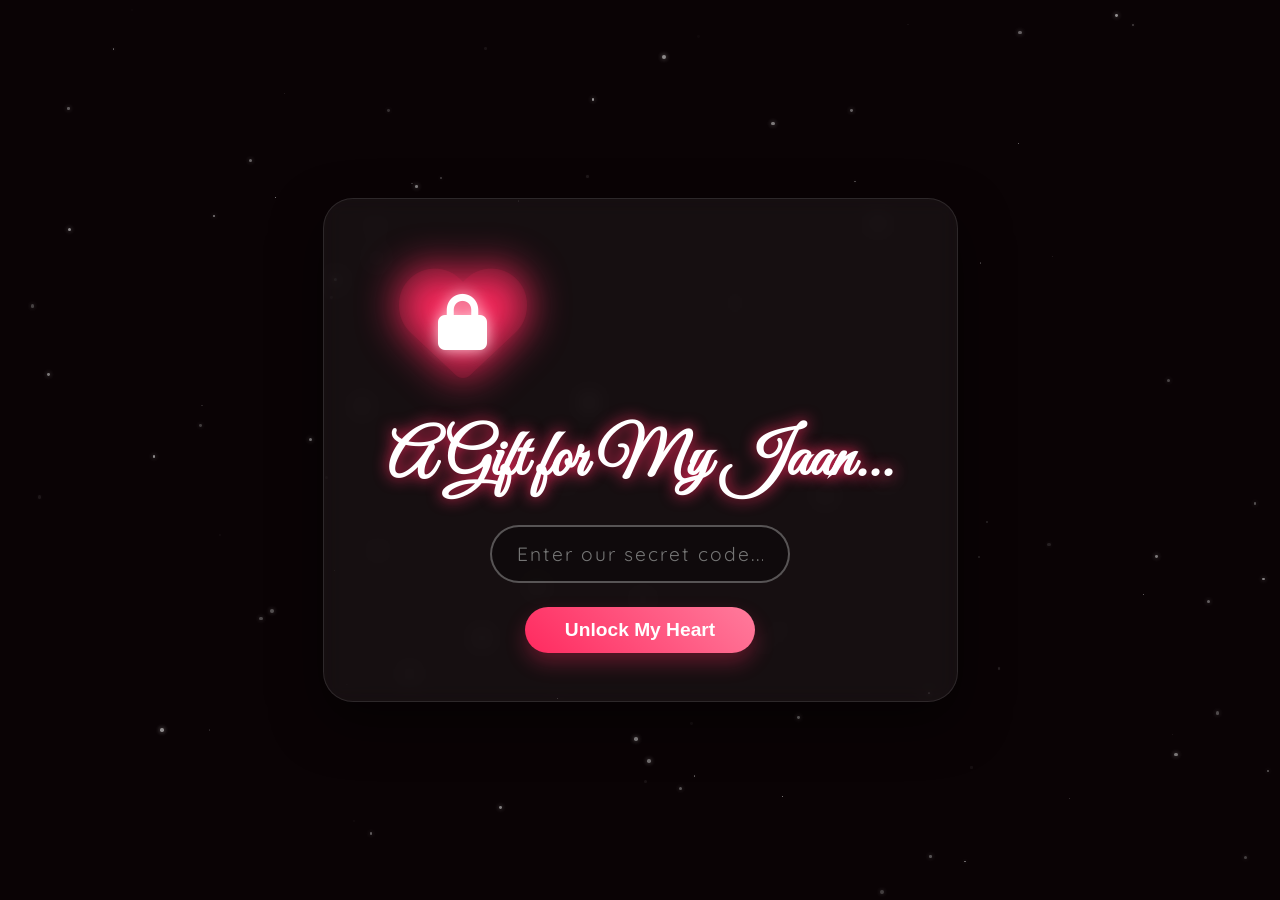
==== index.html @ 8c5475bf "Rename index1.html to index.html" ====
<!DOCTYPE html>
<html lang="en">
<head>
<meta charset="UTF-8">
<meta name="viewport" content="width=device-width, initial-scale=1.0">
<title>For Jaan 😇, My Love, My Wifey..</title>
<link href="https://fonts.googleapis.com/css2?family=Cormorant+Garamond:ital,wght@0,300;0,400;0,500;1,400;1,600&family=Great+Vibes&family=Quicksand:wght@300;400;500;600&display=swap" rel="stylesheet">
<link href="https://unpkg.com/aos@2.3.1/dist/aos.css" rel="stylesheet">
<link rel="stylesheet" href="https://cdnjs.cloudflare.com/ajax/libs/font-awesome/6.4.0/css/all.min.css">

<style>
  :root {
    --blush: #f8c2d1;
    --cream: #fffcf9;
    --soft-brown: #b57a60;
    --beige: #fef6f0;
    --peach: #ffdab9;
    --rose-gold: #e8a598;
    --text-dark: #4a332d;
    --text-light: #8c6b61;
    --primary-red: #d63031;
    --gold: #d4af37;
    --neon-pink: #ff2a5f;
    
    --glass-bg: rgba(255, 255, 255, 0.4);
    --glass-blur: blur(20px);
    --glass-border: rgba(255, 255, 255, 0.6);
    --glass-shadow: 0 10px 40px rgba(255, 182, 193, 0.4);
  }

  * { margin: 0; padding: 0; box-sizing: border-box; }

  /* Night sky background for login */
  body {
    background: #0a0305;
    background-image: radial-gradient(circle at center, #2c0e1a 0%, #0a0305 100%);
    color: #fff;
    font-family: 'Quicksand', sans-serif;
    overflow-x: hidden;
    scroll-behavior: smooth;
    transition: background 2.5s ease;
  }

  /* Bright romantic background after login */
  body.unboxed {
    background: linear-gradient(-45deg, #fff5f7, #ffe4eb, #fef6f0, #f8c2d1);
    background-size: 400% 400%;
    animation: gradientBG 15s ease infinite;
    color: var(--text-dark);
  }

  @keyframes gradientBG {
    0% { background-position: 0% 50%; }
    50% { background-position: 100% 50%; }
    100% { background-position: 0% 50%; }
  }

  ::-webkit-scrollbar { width: 8px; }
  ::-webkit-scrollbar-track { background: rgba(255,255,255,0.2); }
  ::-webkit-scrollbar-thumb { background: var(--rose-gold); border-radius: 10px; }

  /* =========================================
     LOGIN SCREEN (GLOWING LOCK)
  ========================================= */
  #auth-overlay {
    position: fixed;
    inset: 0;
    z-index: 99999;
    display: flex;
    flex-direction: column;
    justify-content: center;
    align-items: center;
    transition: all 1.5s ease;
  }

  .stars-bg {
    position: absolute;
    inset: 0;
    z-index: -1;
    background: transparent;
    opacity: 0.6;
  }

  .heart-lock-container {
    position: relative;
    width: 150px;
    height: 150px;
    display: flex;
    justify-content: center;
    align-items: center;
    margin-bottom: 1.5rem;
    animation: floatLock 4s ease-in-out infinite;
  }

  @keyframes floatLock {
    0%, 100% { transform: translateY(0); }
    50% { transform: translateY(-15px); }
  }

  .glowing-heart {
    font-size: 8rem;
    color: rgba(255, 42, 95, 0.15);
    position: absolute;
    text-shadow: 0 0 40px var(--neon-pink);
    animation: pulseHeart 2s infinite;
  }

  @keyframes pulseHeart {
    0%, 100% { transform: scale(1); opacity: 0.8; }
    50% { transform: scale(1.1); opacity: 1; text-shadow: 0 0 60px var(--neon-pink); }
  }

  .the-lock {
    font-size: 3.5rem;
    color: #fff;
    z-index: 2;
    text-shadow: 0 0 15px rgba(255,255,255,0.8);
    transition: all 0.5s ease;
  }

  .pass-container {
    text-align: center;
    z-index: 2;
    background: rgba(255, 255, 255, 0.05);
    backdrop-filter: blur(10px);
    -webkit-backdrop-filter: blur(10px);
    padding: 3rem 4rem;
    border-radius: 30px;
    border: 1px solid rgba(255, 255, 255, 0.1);
    box-shadow: 0 20px 50px rgba(0,0,0,0.5);
    transition: transform 0.5s, opacity 0.5s;
  }

  .pass-container h1 {
    font-family: 'Great Vibes', cursive;
    font-size: 4rem;
    color: #fff;
    margin-bottom: 1.5rem;
    text-shadow: 0 0 15px var(--neon-pink);
  }

  .pass-container input {
    background: rgba(0, 0, 0, 0.3);
    border: 2px solid rgba(255,255,255,0.3);
    color: white;
    font-size: 1.2rem;
    padding: 15px 25px;
    border-radius: 50px;
    text-align: center;
    outline: none;
    font-family: 'Quicksand', sans-serif;
    width: 300px;
    margin-bottom: 1.5rem;
    transition: 0.3s;
    letter-spacing: 2px;
  }

  .pass-container input:focus {
    border-color: var(--neon-pink);
    box-shadow: 0 0 15px rgba(255, 42, 95, 0.4);
  }

  .pass-container button {
    background: linear-gradient(45deg, #ff2a5f, #ff7b9c);
    color: #fff;
    border: none;
    padding: 12px 40px;
    border-radius: 50px;
    font-size: 1.2rem;
    font-weight: bold;
    cursor: pointer;
    transition: 0.3s;
    box-shadow: 0 10px 20px rgba(255, 42, 95, 0.3);
  }

  .pass-container button:hover {
    transform: scale(1.05);
    box-shadow: 0 15px 25px rgba(255, 42, 95, 0.5);
  }

  .shake-anim {
    animation: shakeBox 0.5s ease;
  }

  @keyframes shakeBox {
    0%, 100% { transform: translateX(0); }
    25% { transform: translateX(-10px); }
    75% { transform: translateX(10px); }
  }

  /* =========================================
     MAIN CONTENT
  ========================================= */
  #heart-canvas { position: fixed; inset: 0; z-index: 0; pointer-events: none; }
  
  main { display: none; position: relative; z-index: 5; opacity: 0; transition: opacity 2s ease; }
  .unboxed main { display: block; opacity: 1; }
  
  section { padding: 8rem 2rem; position: relative; max-width: 1200px; margin: 0 auto; }
  
  .section-title {
    font-family: 'Great Vibes', cursive; font-size: 5.5rem; color: var(--primary-red);
    text-align: center; margin-bottom: 1rem; text-shadow: 0 5px 15px rgba(255, 182, 193, 0.8);
  }
  .section-subtitle {
    text-align: center; font-family: 'Cormorant Garamond', serif; color: var(--text-dark);
    font-size: 1.5rem; font-style: italic; margin-bottom: 4rem; font-weight: 600;
  }

  #hero { height: 100vh; display: flex; flex-direction: column; align-items: center; justify-content: center; text-align: center; }
  .hero-img-container { position: relative; margin-bottom: 2.5rem; }
  .hero-img-container::after {
    content: ''; position: absolute; inset: -20px; border-radius: 50%;
    border: 3px dashed var(--rose-gold); animation: spin 15s linear infinite;
  }
  .hero-img { 
    width: 250px; height: 250px; border-radius: 50%; object-fit: cover; 
    border: 8px solid #fff; box-shadow: 0 20px 50px rgba(255, 42, 95, 0.3); 
    animation: floatHero 6s ease-in-out infinite; position: relative; z-index: 2;
  }
  @keyframes floatHero { 0%, 100% { transform: translateY(0); } 50% { transform: translateY(-20px); } }
  @keyframes spin { 100% { transform: rotate(360deg); } }
  
  .hero-title { font-family: 'Great Vibes', cursive; font-size: clamp(4.5rem, 10vw, 8rem); color: var(--primary-red); text-shadow: 0 5px 15px rgba(255, 255, 255, 1); }
  .hero-subtitle { letter-spacing: 8px; color: var(--text-dark); font-weight: 600; text-transform: uppercase; margin-top: 20px; font-size: 1rem; background: rgba(255,255,255,0.6); padding: 10px 30px; border-radius: 50px; backdrop-filter: blur(5px); }

  .glass-card {
    background: var(--glass-bg); backdrop-filter: var(--glass-blur); -webkit-backdrop-filter: var(--glass-blur);
    border: 1px solid var(--glass-border); border-radius: 40px; padding: 6rem 4rem;
    box-shadow: var(--glass-shadow); color: var(--text-dark); transition: 0.5s;
  }
  .glass-card:hover { transform: translateY(-10px); }

  .gallery-grid { display: columns; column-count: 3; column-gap: 3rem; max-width: 1200px; margin: 0 auto; padding: 2rem 0; }
  @media (max-width: 900px) { .gallery-grid { column-count: 2; } }
  @media (max-width: 600px) { .gallery-grid { column-count: 1; } }
  .gallery-item {
    margin-bottom: 3.5rem; break-inside: avoid; background: #fff; padding: 15px 15px 30px 15px; 
    border-radius: 10px; box-shadow: 0 20px 40px rgba(0,0,0,0.1); transition: 0.5s; cursor: pointer; position: relative;
  }
  .gallery-item::before {
    content: ''; position: absolute; top: -10px; left: 50%; transform: translateX(-50%) rotate(-2deg);
    width: 60px; height: 20px; background: rgba(255,255,255,0.8); box-shadow: 0 1px 3px rgba(0,0,0,0.1); z-index: 2;
  }
  .gallery-item:nth-child(odd) { transform: rotate(-3deg); }
  .gallery-item:nth-child(even) { transform: rotate(2deg); }
  .gallery-item:nth-child(3n) { transform: rotate(-1deg); }
  .gallery-item:hover { transform: rotate(0deg) scale(1.05) translateY(-10px); box-shadow: 0 30px 60px rgba(255, 42, 95, 0.3); z-index: 10; }
  .gallery-item img { width: 100%; border-radius: 5px; filter: brightness(0.95); transition: 0.5s; }
  .gallery-item:hover img { filter: brightness(1.05); }
  .polaroid-caption { font-family: 'Great Vibes', cursive; font-size: 2.2rem; text-align: center; padding-top: 20px; color: var(--primary-red); }

  .timeline { max-width: 900px; margin: 0 auto; position: relative; }
  .timeline::before { content: ''; position: absolute; left: 50%; width: 4px; height: 100%; background: linear-gradient(to bottom, transparent, var(--neon-pink), transparent); transform: translateX(-50%); border-radius: 50px; }
  .timeline-item { width: 100%; margin-bottom: 7rem; position: relative; display: flex; justify-content: space-between; align-items: center; }
  .timeline-item:nth-child(even) { flex-direction: row-reverse; }
  .timeline-content {
    width: 43%; background: var(--glass-bg); backdrop-filter: blur(20px); -webkit-backdrop-filter: blur(20px);
    padding: 2.5rem; border-radius: 30px; border: 2px solid rgba(255,255,255,0.7); box-shadow: var(--glass-shadow); transition: 0.5s; color: var(--text-dark);
  }
  .timeline-content:hover { transform: translateY(-10px); box-shadow: 0 25px 50px rgba(255, 42, 95, 0.2); }
  .timeline-content img { width: 100%; border-radius: 20px; margin-bottom: 1.5rem; box-shadow: 0 15px 30px rgba(0,0,0,0.1); }
  .timeline-dot { 
    position: absolute; left: 50%; transform: translateX(-50%); width: 30px; height: 30px; background: var(--neon-pink); 
    border: 6px solid #fff; border-radius: 50%; z-index: 2; box-shadow: 0 0 20px var(--neon-pink);
  }

  .notes-container { display: flex; flex-wrap: wrap; justify-content: center; gap: 3.5rem; }
  .note-card {
    background: linear-gradient(135deg, rgba(255,255,255,0.9), rgba(255,255,255,0.6)); backdrop-filter: blur(20px);
    border: 2px solid #fff; border-radius: 30px; padding: 4rem 3rem; width: 340px; text-align: center;
    box-shadow: 0 15px 35px rgba(0,0,0,0.1); cursor: pointer; transition: 0.5s; overflow: hidden;
  }
  .note-card:hover { transform: translateY(-15px); box-shadow: 0 30px 60px rgba(255, 42, 95, 0.2); }
  .note-icon { font-size: 4rem; color: var(--primary-red); margin-bottom: 1.5rem; transition: 0.5s;}
  .note-card:hover .note-icon { transform: scale(1.2); }
  .note-hint { font-size: 1.2rem; letter-spacing: 4px; text-transform: uppercase; color: var(--text-dark); font-weight: bold; }
  .note-text { font-family: 'Cormorant Garamond', serif; font-size: 1.6rem; font-style: italic; line-height: 1.6; display: none; color: var(--text-dark); font-weight: bold; }
  .note-card.active .note-text { display: block; animation: smoothFade 0.8s ease; }
  .note-card.active .note-hint, .note-card.active .note-icon { display: none; }
  @keyframes smoothFade { from { opacity: 0; transform: translateY(10px); } to { opacity: 1; transform: translateY(0); } }

  #final { text-align: center; padding: 10rem 2rem; }
  .final-images { display: flex; justify-content: center; align-items: center; gap: -40px; margin-bottom: 4rem; }
  .final-images img { 
    width: 160px; height: 160px; border-radius: 50%; object-fit: cover; border: 8px solid #fff; 
    box-shadow: 0 20px 40px rgba(255, 42, 95, 0.3); margin: 0 -20px; transition: 0.5s;
  }
  .final-images img:nth-child(2) { z-index: 2; width: 220px; height: 220px; transform: translateY(-20px); border-color: var(--neon-pink); }
  .final-images:hover img:nth-child(1) { transform: translateX(-30px) rotate(-10deg); }
  .final-images:hover img:nth-child(3) { transform: translateX(30px) rotate(10deg); }

  .music-player {
    position: fixed; bottom: 40px; right: 40px; background: rgba(255,255,255,0.9); backdrop-filter: blur(20px);
    border: 2px solid #fff; padding: 12px 25px 12px 12px; border-radius: 50px; display: flex; align-items: center; gap: 15px;
    z-index: 10000; box-shadow: 0 15px 35px rgba(255, 42, 95, 0.2); display: none; transition: 0.3s;
  }
  .music-btn {
    background: linear-gradient(135deg, var(--primary-red), var(--neon-pink)); color: #fff; border: none; width: 50px; height: 50px;
    border-radius: 50%; cursor: pointer; font-size: 1.4rem; box-shadow: 0 5px 15px rgba(255, 42, 95, 0.4);
  }
  .music-info p { font-size: 1rem; font-weight: bold; margin: 0; color: var(--text-dark); }
  .music-info span { font-size: 0.8rem; color: var(--primary-red); }
</style>
</head>
<body>

<div id="auth-overlay">
  <div class="stars-bg" id="starsBg"></div>

  <div class="pass-container" id="passUI">
    <div class="heart-lock-container">
      <i class="fas fa-heart glowing-heart"></i>
      <i class="fas fa-lock the-lock" id="lockIcon"></i>
    </div>
    <h1>A Gift for My Jaan...</h1>
    <input type="password" id="passInput" placeholder="Enter our secret code...">
    <br>
    <button onclick="unbox()">Unlock My Heart</button>
  </div>
</div>

<canvas id="heart-canvas"></canvas>

<div class="music-player" id="musicPlayer">
  <button class="music-btn" id="playBtn" onclick="togglePlay()">
    <i class="fas fa-play" style="margin-left: 3px;"></i>
  </button>
  <div class="music-info">
    <p>Our Song</p>
    <span>Playing softly...</span>
  </div>
  <audio id="bgMusic" loop>
    <source src="music.mp3" type="audio/mpeg">
  </audio>
</div>

<main id="mainContent">
  
  <section id="hero">
    <div class="hero-img-container" data-aos="zoom-in" data-aos-duration="2000">
        <img src="4.jpg" alt="Us" class="hero-img">
    </div>
    <h1 class="hero-title" data-aos="fade-up" data-aos-delay="400">My cute little Jaan😇...</h1>
    <p class="hero-subtitle" data-aos="fade-up" data-aos-delay="600">You are my today tomorrow and my Forever...</p>
  </section>

  <section id="letter">
    <div class="glass-card" style="max-width: 900px; margin: 0 auto;" data-aos="fade-up" data-aos-duration="1500">
        <h2 style="font-family: 'Great Vibes'; font-size: 4.5rem; color: var(--primary-red); margin-bottom: 2.5rem; text-align: center;">My Wifey Jaan 😇 ,</h2>
        <div style="font-family: 'Cormorant Garamond'; font-size: 1.7rem; line-height: 1.9; text-align: justify;">
            <p style="margin-bottom: 1.5rem;">Hey love,</p>
            <p style="margin-bottom: 1.5rem;">I’ve been thinking a lot about us, and I really want to say this properly because you deserve honesty, clarity, and reassurance from me.</p>
            <p style="margin-bottom: 1.5rem;">We met as complete strangers, never knowing that one day we would become such an important part of each other’s lives. What started as something unknown slowly turned into one of the most beautiful connections in my life. Now, even a single day without talking to you feels empty, and sometimes it honestly feels like suffocation when we are distant emotionally or when we fight. That’s how deeply attached I am to you.</p>
            <p style="margin-bottom: 1.5rem;">I know I have hurt you many times with my words, my anger, my overthinking, and my negative thoughts. I know there are moments where I react badly, misunderstand things, or make you feel upset when all you ever wanted was love and peace from me. I want you to know that I truly understand my mistakes, and I’m not trying to justify them. What I did was wrong, and I’m genuinely sorry for every moment where my behavior made you cry, overthink, or feel emotionally tired.</p>
            <p style="margin-bottom: 1.5rem;">The truth is, I love you more than I’m sometimes able to express properly. My intentions with you have always been pure and serious. I don’t talk to you just for time pass or temporary happiness. I see you as someone I want in my future, someone I want to build a peaceful and happy life with. No matter how many misunderstandings happen between us, my feelings for you have never been fake.</p>
            <p style="margin-bottom: 1.5rem;">Sometimes I become angry very quickly, and honestly, I don’t even fully understand why I react that way. Maybe it’s my fear of losing you, my overthinking, my insecurities, or my habit of thinking negatively before understanding the situation calmly. But I know none of that gives me the right to hurt you. You deserve patience, understanding, reassurance, and love — not pain from the person who claims to love you the most.</p>
            <p style="margin-bottom: 1.5rem;">Being in a long-distance relationship is already difficult. We don’t have the comfort of meeting each other whenever we want, holding hands during arguments, or seeing each other’s expressions when emotions get intense. Because of distance, even small misunderstandings become bigger than they actually are. Sometimes my overthinking becomes stronger because I miss you so much and because I’m emotionally attached to you in every part of my day. But instead of explaining my feelings calmly, I end up hurting you with my tone or words, and I hate that about myself.</p>
            <p style="margin-bottom: 1.5rem;">Please believe me when I say this — I never intentionally want to hurt you. If I ever raise my voice, become cold, or react badly, it is never because my love for you is less. In fact, you mean so much to me that my emotions become uncontrollable sometimes. I know love is not just about feelings; it is also about behavior, patience, and emotional maturity. I’m trying to become better because I don’t want my negativity to destroy something so precious to me.</p>
            <p style="margin-bottom: 1.5rem;">You have brought happiness, comfort, care, and meaning into my life in ways you probably don’t even realize. You stayed with me through my worst moods, my overthinking, my anger, and my flaws. Not everyone has a heart patient enough to do that. I appreciate you more than words can explain.</p>
            <p style="margin-bottom: 1.5rem;">I just want one chance to improve myself and love you in a healthier way. I want us to fight less, understand each other more, communicate better, and grow stronger together despite the distance. I want our relationship to feel safe, peaceful, and full of trust.</p>
            <p style="margin-bottom: 1.5rem;">No relationship is perfect, especially long-distance relationships, but my love for you is real. I’m sorry for every tear and every hurt caused by my actions. I promise I will work on my anger, my negativity, and my reactions because losing you is the last thing I would ever want.</p>
            <p style="margin-bottom: 1.5rem;">I love you deeply, truly, and honestly. And no matter how many mistakes I make, one thing will always remain true — my heart has chosen you completely..</p>
            <p style="margin-bottom: 1.5rem;">And honestly, no matter how angry, frustrated, or lost I get sometimes, one thing never changes my heart still runs back to you like you’re its favorite place, because life feels incomplete without my pretty girl in it.❤️</p>
            <p style="font-family: 'Great Vibes'; font-size: 4rem; color: var(--primary-red); margin-top: 4rem; text-align: right;">Endlessly only Yours Jaan😇</p>
        </div>
    </div>
  </section>

  <section id="gallery">
    <h2 class="section-title" data-aos="zoom-in-up">Memories Of Ours..</h2>
    <p class="section-subtitle" data-aos="fade-up" data-aos-delay="200"> 2 Bodies 1 Soul</p>
    
    <div class="gallery-grid">
      <div class="gallery-item" data-aos="fade-up" data-aos-delay="100">
        <img src="3.jpg" alt="Memory 1">
        <div class="polaroid-caption">Happy talks</div>
      </div>
      <div class="gallery-item" data-aos="fade-up" data-aos-delay="300">
        <img src="4.jpg" alt="Memory 2">
        <div class="polaroid-caption">Life Together</div>
      </div>
      <div class="gallery-item" data-aos="fade-up" data-aos-delay="500">
        <img src="5.jpg" alt="Memory 3">
        <div class="polaroid-caption">Little moments</div>
      </div>
      <div class="gallery-item" data-aos="fade-up" data-aos-delay="200">
        <img src="6.jpg" alt="Memory 4">
        <div class="polaroid-caption">Just us</div>
      </div>
      <div class="gallery-item" data-aos="fade-up" data-aos-delay="400">
        <img src="7.jpg" alt="Memory 5">
        <div class="polaroid-caption"> Future Imagination</div>
      </div>
    </div>
  </section>

  <section id="timeline">
    <h2 class="section-title" data-aos="zoom-in-up">Our Journey</h2>
    <p class="section-subtitle" data-aos="fade-up" data-aos-delay="200">Every step led me to you</p>

    <div class="timeline">
      <div class="timeline-item" data-aos="fade-right" data-aos-duration="1200">
        <div class="timeline-dot"></div>
        <div class="timeline-content">
          <img src="8.webp" alt="First Meet">
          <h3 style="font-family: 'Great Vibes'; font-size: 3rem; color: var(--primary-red); margin-bottom: 15px;">How We First Met</h3>
          <p style="font-family: 'Cormorant Garamond'; font-size: 1.4rem; font-style: italic;">We met as complete strangers on Instagram without knowing that one day we would become such an important part of each other’s lives. It started with simple conversations, random replies, and small talks, but slowly those conversations became longer and more meaningful. What was once just two unknown people talking online slowly turned into a beautiful connection that neither of us expected. </p>
        </div>
      </div>
      <div class="timeline-item" data-aos="fade-left" data-aos-duration="1200">
        <div class="timeline-dot"></div>
        <div class="timeline-content">
          <img src="9.jpg" alt="Flowers">
          <h3 style="font-family: 'Great Vibes'; font-size: 3rem; color: var(--primary-red); margin-bottom: 15px;">From Friends to Something More</h3>
          <p style="font-family: 'Cormorant Garamond'; font-size: 1.4rem; font-style: italic; margin-bottom: 1rem;">As days passed, we started sharing everything with each other like best friends. We talked for hours about random things, our feelings, our daily lives, our happiness, and even our problems. You became a part of my routine without me even realizing it. Every notification from you made my day better, and every conversation with you brought me peace.</p>
          <p style="font-family: 'Cormorant Garamond'; font-size: 1.4rem; font-style: italic;">But then, when I saw you talking with other people, I started feeling jealous. That jealousy made me realize something important — you were no longer just a friend to me. I had already become emotionally attached to you, and the thought of losing your attention or importance in your life hurt me more than I expected. That’s when I understood my feelings were real.</p>
        </div>
      </div>
      <div class="timeline-item" data-aos="fade-right" data-aos-duration="1200">
        <div class="timeline-dot"></div>
        <div class="timeline-content">
          <img src="10.jpg" alt="Cozy">
          <h3 style="font-family: 'Great Vibes'; font-size: 3rem; color: var(--primary-red); margin-bottom: 15px;">The Day I Proposed You</h3>
          <p style="font-family: 'Cormorant Garamond'; font-size: 1.4rem; font-style: italic; margin-bottom: 1rem;">Because of those feelings, I finally gathered the courage to tell you what was in my heart. I proposed to you, not just because I liked you, but because I genuinely wanted you in my life in a special way. And when you accepted my proposal, it became one of the happiest moments of my life.</p>
          <p style="font-family: 'Cormorant Garamond'; font-size: 1.4rem; font-style: italic;">From that day, our relationship started growing stronger. We created countless memories together, shared laughter, emotional moments, late-night talks, care, love, and support. Even though we were in a long-distance relationship, our bond became deeper day by day.</p>
        </div>
      </div>
      <div class="timeline-item" data-aos="fade-left" data-aos-duration="1200">
        <div class="timeline-dot"></div>
        <div class="timeline-content">
          <img src="11.jpg" alt="Future">
          <h3 style="font-family: 'Great Vibes'; font-size: 3rem; color: var(--primary-red); margin-bottom: 15px;">Our Journey Together</h3>
          <p style="font-family: 'Cormorant Garamond'; font-size: 1.4rem; font-style: italic; margin-bottom: 1rem;">Our relationship was never perfect, but it was always real. We experienced happiness, sadness, misunderstandings, fights, tears, anger, and emotional moments — just like every true relationship does. Sometimes we hurt each other unintentionally, sometimes we overthought, and sometimes distance made things harder for us.</p>
          <p style="font-family: 'Cormorant Garamond'; font-size: 1.4rem; font-style: italic; margin-bottom: 1rem;">But despite everything, one thing always remained the same — we never gave up on each other. No matter how many fights we had or how difficult situations became, deep inside we both knew that our love was stronger than our problems. We always found our way back to each other because what we have is not temporary.</p>
          <p style="font-family: 'Cormorant Garamond'; font-size: 1.4rem; font-style: italic;">Our story started with two strangers on Instagram, but today it feels like destiny brought us together for a reason. And no matter how hard life gets, I know one thing for sure — I never want to lose you, because you have become one of the most precious parts of my life. ❤️</p>
        </div>
      </div>
    </div>
  </section>

  <section id="notes">
    <h2 class="section-title" data-aos="zoom-in-up">Secret Love Notes</h2>
    <p class="section-subtitle" data-aos="fade-up" data-aos-delay="200">Tap to reveal my heart</p>

    <div class="notes-container">
      <div class="note-card" onclick="this.classList.toggle('active')" data-aos="zoom-in-up" data-aos-delay="100">
        <i class="fas fa-heart note-icon"></i>
        <p class="note-hint">Note #1</p>
        <p class="note-text">If peace ever had a face, I think it would look a little like you smiling during our late-night conversations.</p>
      </div>
      <div class="note-card" onclick="this.classList.toggle('active')" data-aos="zoom-in-up" data-aos-delay="300">
        <i class="fas fa-star note-icon"></i>
        <p class="note-hint">Note #2</p>
        <p class="note-text">The distance between us feels cruel sometimes, yet even oceans cannot teach my heart how to stay away from you.</p>
      </div>
      <div class="note-card" onclick="this.classList.toggle('active')" data-aos="zoom-in-up" data-aos-delay="500">
        <i class="fas fa-moon note-icon"></i>
        <p class="note-hint">Note #3</p>
        <p class="note-text">Every time you smile, it feels like flowers are learning how to bloom for the very first time</p>
      </div>
    </div>
  </section>

  <section id="final">
    <div class="final-images" data-aos="fade-up" data-aos-duration="1500">
      <img src="12.jpg" alt="Us">
      <img src="7.jpg" alt="Us">
      <img src="14.jpg" alt="Us">
    </div>
    <h1 style="font-family: 'Great Vibes'; font-size: clamp(5rem, 12vw, 8rem); color: var(--primary-red); text-shadow: 0 10px 30px rgba(255, 182, 193, 0.8);" data-aos="zoom-in">I Love You Jaan😇</h1>
    <div style="letter-spacing: 4px; opacity: 0.9; margin-top: 3rem; text-transform: uppercase; font-size: 1.05rem; font-weight: 700; line-height: 2; background: rgba(255,255,255,0.7); padding: 3rem; border-radius: 20px; backdrop-filter: blur(15px); box-shadow: 0 10px 30px rgba(0,0,0,0.05);" data-aos="fade-up" data-aos-delay="300">
      <p style="margin-bottom: 1.5rem;">You came into my life unexpectedly, but now I cannot imagine my future without you in it. From strangers on Instagram to becoming each other’s safe place, we have already crossed so many emotions together — love, distance, fights, tears, laughter, and countless memories. And through every phase, one thing always stayed constant: my heart kept choosing you.</p>
      <p>I don’t want this love to remain just a beautiful chapter; I want it to become my whole story. I want to wake up beside you one day, grow old with you, protect your heart, and build a life where no distance can separate us anymore. So today, with all the love I carry for you, I just want to ask… will you be my forever, my home, and the woman I spend my entire life loving? ❤️</p>
    </div>
  </section>

</main>

<script src="https://unpkg.com/aos@2.3.1/dist/aos.js"></script>
<script>
// Make absolutely sure the page is loaded before running scripts
document.addEventListener("DOMContentLoaded", function() {

  // --- DRAW STARS BACKGROUND ---
  const starsContainer = document.getElementById('starsBg');
  if (starsContainer) {
    let starsHTML = '';
    for(let i=0; i<100; i++) {
      const x = Math.random() * 100;
      const y = Math.random() * 100;
      const size = Math.random() * 3 + 1;
      starsHTML += `<div style="position:absolute; left:${x}%; top:${y}%; width:${size}px; height:${size}px; background:#fff; border-radius:50%; box-shadow:0 0 5px #fff; opacity: ${Math.random()};"></div>`;
    }
    starsContainer.innerHTML = starsHTML;
  }

  // --- FLOATING HEARTS ANIMATION (SAFE VERSION) ---
  const canvas = document.getElementById('heart-canvas');
  if (canvas) {
    const ctx = canvas.getContext('2d');
    let hearts = [];

    function resize() { canvas.width = window.innerWidth; canvas.height = window.innerHeight; }
    window.addEventListener('resize', resize); resize();

    function createHearts() {
      for (let i = 0; i < 30; i++) {
        hearts.push({
          x: Math.random() * canvas.width,
          y: Math.random() * canvas.height + canvas.height,
          size: Math.random() * 15 + 10,
          speed: Math.random() * 2 + 1,
          opacity: Math.random() * 0.5 + 0.1,
          color: Math.random() > 0.5 ? '#ff2a5f' : '#ffb6c1'
        });
      }
    }
    createHearts();

    function drawHearts() {
      ctx.clearRect(0, 0, canvas.width, canvas.height);
      if (document.body.classList.contains('unboxed')) {
        for (let i = 0; i < hearts.length; i++) {
          let h = hearts[i];
          h.y -= h.speed;
          if (h.y < -50) h.y = canvas.height + 50;

          ctx.globalAlpha = h.opacity;
          ctx.fillStyle = h.color;
          ctx.font = h.size + "px Arial";
          ctx.fillText("❤", h.x, h.y);
        }
      }
      requestAnimationFrame(drawHearts);
    }
    drawHearts();
  }
});

// --- UNLOCK FUNCTION ---
window.unbox = function() {
  const pass = document.getElementById('passInput').value;
  const ui = document.getElementById('passUI');
  const lock = document.getElementById('lockIcon');

  if(pass === "Jaan@2003") {
    // Unlock animation
    if(lock) {
      lock.classList.remove('fa-lock');
      lock.classList.add('fa-lock-open');
      lock.style.color = 'var(--neon-pink)';
    }

    ui.style.transform = "scale(1.1)";
    ui.style.opacity = "0";
    
    setTimeout(() => {
      document.getElementById('auth-overlay').style.opacity = "0";
      document.body.classList.add('unboxed');
      document.getElementById('musicPlayer').style.display = 'flex';
      
      togglePlay();
      
      setTimeout(() => {
        document.getElementById('auth-overlay').style.display = "none";
        // Initialize Scroll Animations safely
        if(typeof AOS !== 'undefined') {
          AOS.init({ once: true, offset: 100, duration: 1000 });
        }
      }, 1500);
    }, 800);
  } else {
    // Shake effect on wrong password
    ui.classList.remove('shake-anim');
    void ui.offsetWidth; // trigger refresh safely
    ui.classList.add('shake-anim');
  }
}

// --- MUSIC TOGGLE ---
let isPlaying = false;
window.togglePlay = function() {
  const audio = document.getElementById('bgMusic');
  const icon = document.querySelector('#playBtn i');
  
  if(!audio || !icon) return;

  if (isPlaying) {
    audio.pause();
    icon.classList.remove('fa-pause');
    icon.classList.add('fa-play');
  } else {
    audio.play().catch(e => console.log("Audio play blocked by browser"));
    icon.classList.remove('fa-play');
    icon.classList.add('fa-pause');
  }
  isPlaying = !isPlaying;
}

// --- CURSOR SPARKLES ---
document.addEventListener('mousemove', function(e) {
  if(!document.body.classList.contains('unboxed')) return; 
  if(Math.random() > 0.8) return; 
  
  const sparkle = document.createElement('div');
  sparkle.innerHTML = '❤';
  sparkle.style.position = 'fixed';
  sparkle.style.left = e.pageX + 'px';
  sparkle.style.top = e.pageY + 'px';
  sparkle.style.color = Math.random() > 0.5 ? '#ff2a5f' : '#ffffff';
  sparkle.style.fontSize = (Math.random() * 10 + 10) + 'px';
  sparkle.style.pointerEvents = 'none';
  sparkle.style.zIndex = '999999';
  sparkle.style.textShadow = '0 0 10px rgba(255,255,255,0.8)';
  sparkle.style.transition = 'all 1s ease';
  
  document.body.appendChild(sparkle);
  
  setTimeout(() => {
    sparkle.style.transform = 'translateY(-20px) scale(1.5)';
    sparkle.style.opacity = '0';
  }, 10);
  
  setTimeout(() => { sparkle.remove(); }, 1000);
});
</script>
</body>
</html>
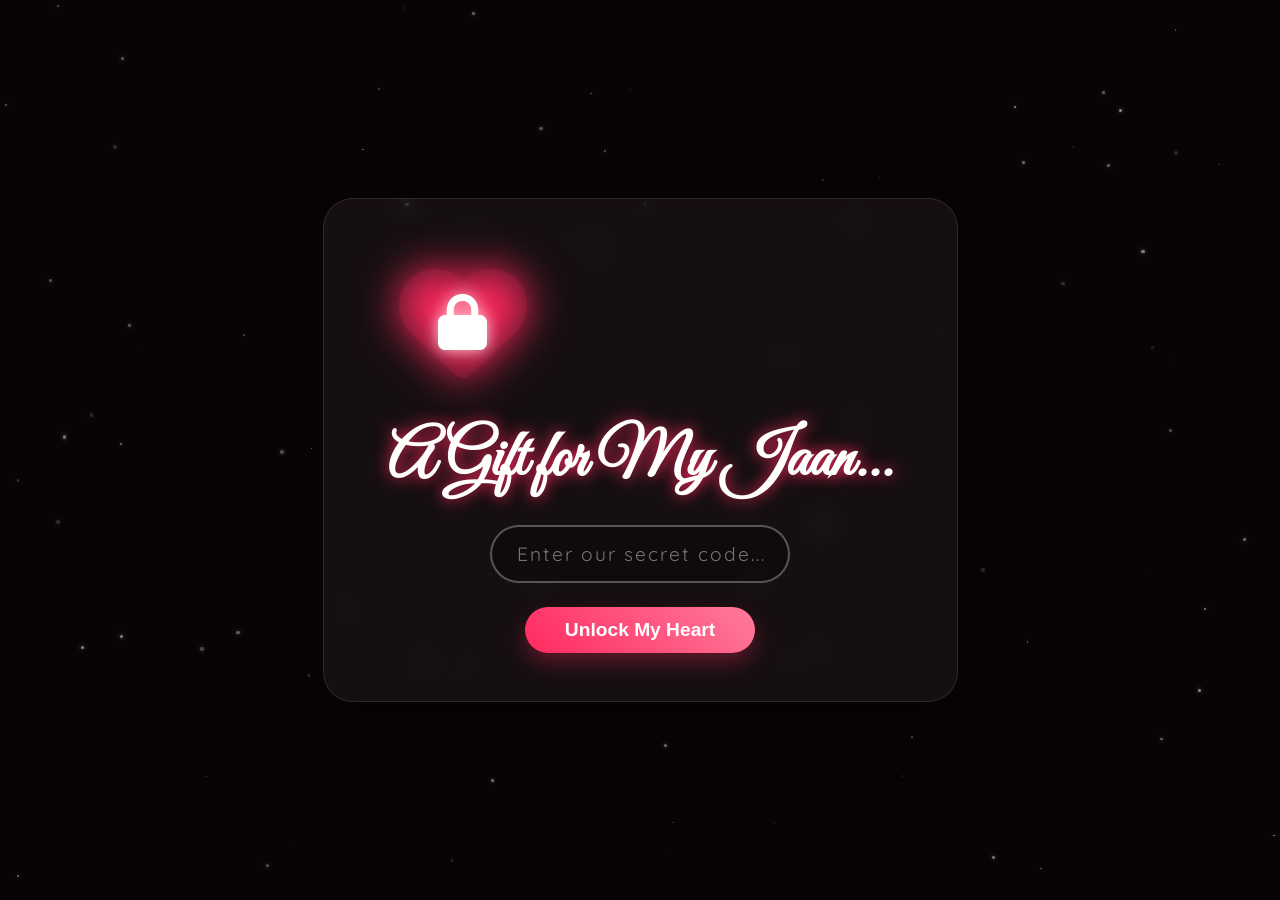
==== commit e1c48a6c: "Update index.html" ====
--- a/index.html
+++ b/index.html
@@ -472,6 +472,7 @@
     <div style="letter-spacing: 4px; opacity: 0.9; margin-top: 3rem; text-transform: uppercase; font-size: 1.05rem; font-weight: 700; line-height: 2; background: rgba(255,255,255,0.7); padding: 3rem; border-radius: 20px; backdrop-filter: blur(15px); box-shadow: 0 10px 30px rgba(0,0,0,0.05);" data-aos="fade-up" data-aos-delay="300">
       <p style="margin-bottom: 1.5rem;">You came into my life unexpectedly, but now I cannot imagine my future without you in it. From strangers on Instagram to becoming each other’s safe place, we have already crossed so many emotions together — love, distance, fights, tears, laughter, and countless memories. And through every phase, one thing always stayed constant: my heart kept choosing you.</p>
       <p>I don’t want this love to remain just a beautiful chapter; I want it to become my whole story. I want to wake up beside you one day, grow old with you, protect your heart, and build a life where no distance can separate us anymore. So today, with all the love I carry for you, I just want to ask… will you be my forever, my home, and the woman I spend my entire life loving? ❤️</p>
+      <h1 style="font-family: 'Great Vibes'; font-size: clamp(5rem, 12vw, 8rem); color: var(--primary-red); text-shadow: 0 10px 30px rgba(255, 182, 193, 0.8);" data-aos="zoom-in">Q : WHAT WILL YOU CHANGE IN YOU IF I GIVE U CHANCE. GIVE ME COMPLETE THINGS. HOW TO TRUST U AGAIN. WT IF U LIE TO ME AGAIN AND UR SCARED TO TELL ME BECAUSE I WOULD BE FAR? SO ANSWER ME THIS QUESTIONS. WT IF THE SAME THING HAPPENS AFTER A LONG TIME WT SHOULD I DO AND HOW CAN I TRUST YOU ?</h1>
     </div>
   </section>
 
@@ -544,7 +545,7 @@
   const ui = document.getElementById('passUI');
   const lock = document.getElementById('lockIcon');
 
-  if(pass === "Jaan@2003") {
+  if(pass === "Jasmine@2003") {
     // Unlock animation
     if(lock) {
       lock.classList.remove('fa-lock');
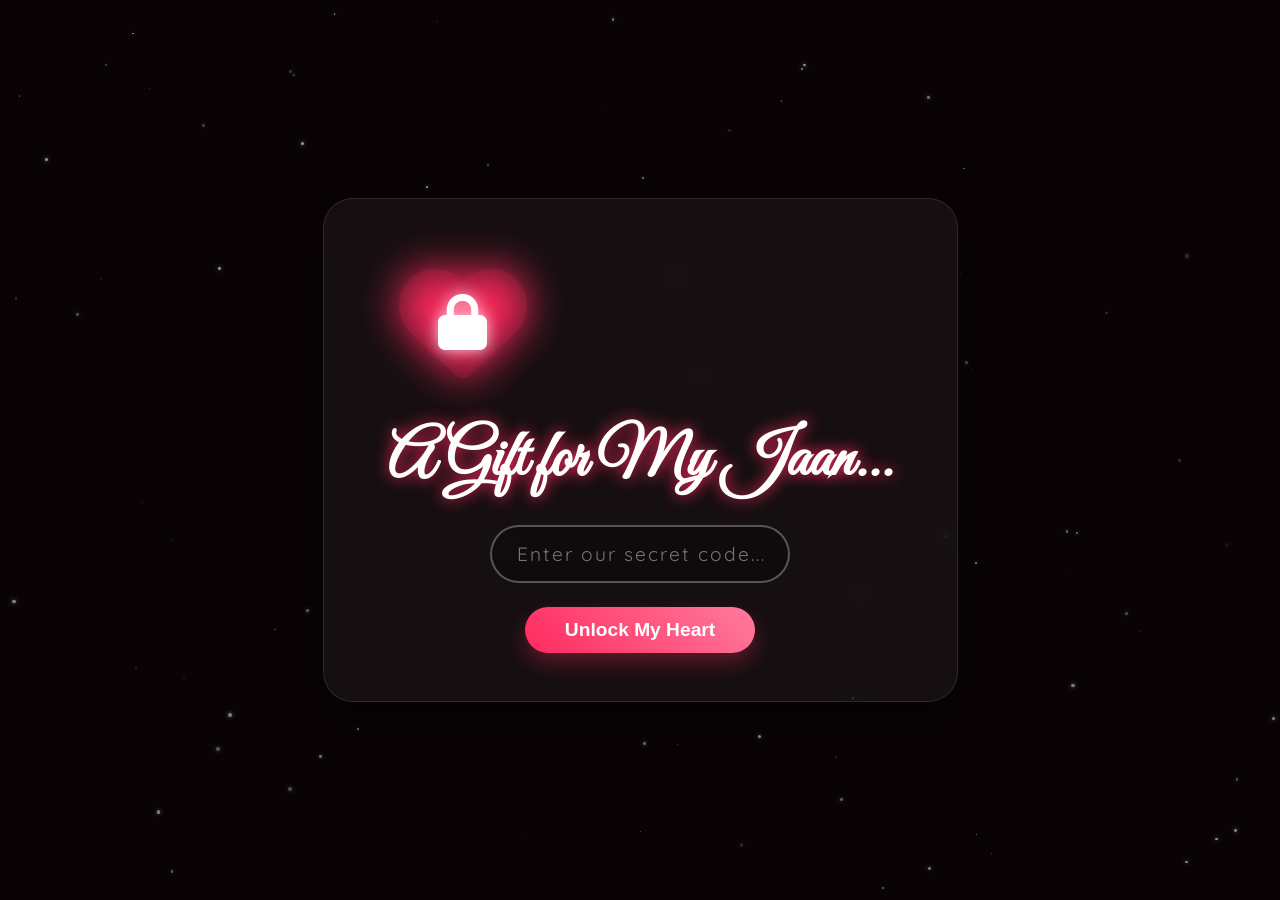
==== commit 6eeaab3d: "Update index.html" ====
--- a/index.html
+++ b/index.html
@@ -431,7 +431,7 @@
         <div class="timeline-content">
           <img src="11.jpg" alt="Future">
           <h3 style="font-family: 'Great Vibes'; font-size: 3rem; color: var(--primary-red); margin-bottom: 15px;">Our Journey Together</h3>
-          <p style="font-family: 'Cormorant Garamond'; font-size: 1.4rem; font-style: italic; margin-bottom: 1rem;">Our relationship was never perfect, but it was always real. We experienced happiness, sadness, misunderstandings, fights, tears, anger, and emotional moments — just like every true relationship does. Sometimes we hurt each other unintentionally, sometimes we overthought, and sometimes distance made things harder for us.</p>
+          <p style="font-family: 'Cormorant Garamond'; font-size: 1.4rem; font-style: italic; margin-bottom: 1rem;">Our relationship was never perfect, but it was always real. We experienced happiness, sadness, misunderstandings, fights, tears, anger, and emotional moments — just like  true relationship does. Sometimes we hurt each other unintentionally, sometimes we overthought, and sometimes distance made things harder for us.</p>
           <p style="font-family: 'Cormorant Garamond'; font-size: 1.4rem; font-style: italic; margin-bottom: 1rem;">But despite everything, one thing always remained the same — we never gave up on each other. No matter how many fights we had or how difficult situations became, deep inside we both knew that our love was stronger than our problems. We always found our way back to each other because what we have is not temporary.</p>
           <p style="font-family: 'Cormorant Garamond'; font-size: 1.4rem; font-style: italic;">Our story started with two strangers on Instagram, but today it feels like destiny brought us together for a reason. And no matter how hard life gets, I know one thing for sure — I never want to lose you, because you have become one of the most precious parts of my life. ❤️</p>
         </div>
@@ -472,7 +472,8 @@
     <div style="letter-spacing: 4px; opacity: 0.9; margin-top: 3rem; text-transform: uppercase; font-size: 1.05rem; font-weight: 700; line-height: 2; background: rgba(255,255,255,0.7); padding: 3rem; border-radius: 20px; backdrop-filter: blur(15px); box-shadow: 0 10px 30px rgba(0,0,0,0.05);" data-aos="fade-up" data-aos-delay="300">
       <p style="margin-bottom: 1.5rem;">You came into my life unexpectedly, but now I cannot imagine my future without you in it. From strangers on Instagram to becoming each other’s safe place, we have already crossed so many emotions together — love, distance, fights, tears, laughter, and countless memories. And through every phase, one thing always stayed constant: my heart kept choosing you.</p>
       <p>I don’t want this love to remain just a beautiful chapter; I want it to become my whole story. I want to wake up beside you one day, grow old with you, protect your heart, and build a life where no distance can separate us anymore. So today, with all the love I carry for you, I just want to ask… will you be my forever, my home, and the woman I spend my entire life loving? ❤️</p>
-      <h1 style="font-family: 'Great Vibes'; font-size: clamp(5rem, 12vw, 8rem); color: var(--primary-red); text-shadow: 0 10px 30px rgba(255, 182, 193, 0.8);" data-aos="zoom-in">Q : WHAT WILL YOU CHANGE IN YOU IF I GIVE U CHANCE. GIVE ME COMPLETE THINGS. HOW TO TRUST U AGAIN. WT IF U LIE TO ME AGAIN AND UR SCARED TO TELL ME BECAUSE I WOULD BE FAR? SO ANSWER ME THIS QUESTIONS. WT IF THE SAME THING HAPPENS AFTER A LONG TIME WT SHOULD I DO AND HOW CAN I TRUST YOU ?</h1>
+      <p class="section-subtitle" data-aos="fade-up" data-aos-delay="200">Question : WHAT WILL YOU CHANGE IN YOU IF I GIVE U CHANCE. GIVE ME COMPLETE THINGS. HOW TO TRUST U AGAIN. WT IF U LIE TO ME AGAIN AND UR SCARED TO TELL ME BECAUSE I WOULD BE FAR? SO ANSWER ME THIS QUESTIONS. WT IF THE SAME THING HAPPENS AFTER A LONG TIME WT SHOULD I DO AND HOW CAN I TRUST YOU ?</p>
+
     </div>
   </section>
 
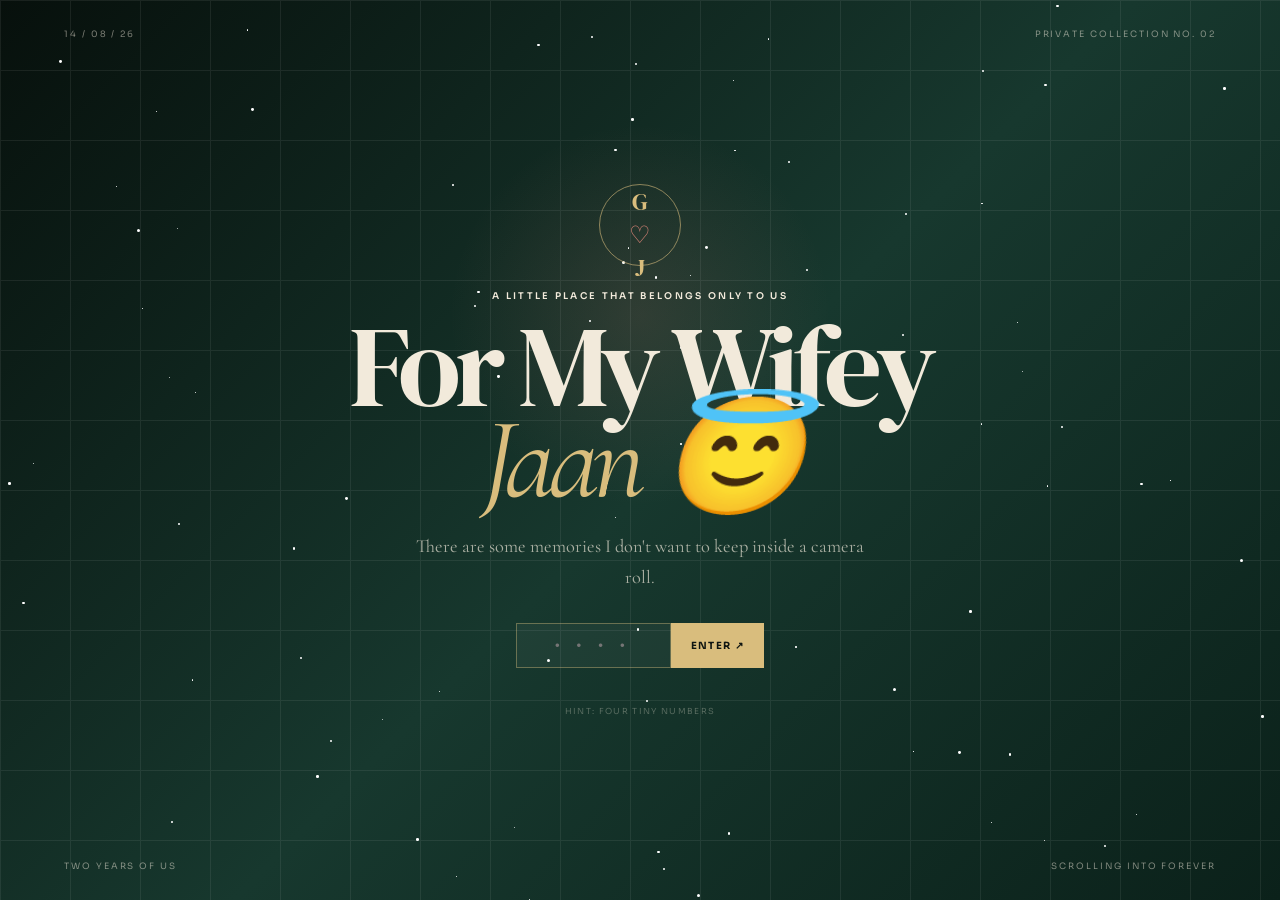
==== commit 74c5c670: "Add files via upload" ====
--- a/index.html
+++ b/index.html
@@ -1,631 +1,567 @@
-<!DOCTYPE html>
-<html lang="en">
-<head>
-<meta charset="UTF-8">
-<meta name="viewport" content="width=device-width, initial-scale=1.0">
-<title>For Jaan 😇, My Love, My Wifey..</title>
-<link href="https://fonts.googleapis.com/css2?family=Cormorant+Garamond:ital,wght@0,300;0,400;0,500;1,400;1,600&family=Great+Vibes&family=Quicksand:wght@300;400;500;600&display=swap" rel="stylesheet">
-<link href="https://unpkg.com/aos@2.3.1/dist/aos.css" rel="stylesheet">
-<link rel="stylesheet" href="https://cdnjs.cloudflare.com/ajax/libs/font-awesome/6.4.0/css/all.min.css">
-
-<style>
-  :root {
-    --blush: #f8c2d1;
-    --cream: #fffcf9;
-    --soft-brown: #b57a60;
-    --beige: #fef6f0;
-    --peach: #ffdab9;
-    --rose-gold: #e8a598;
-    --text-dark: #4a332d;
-    --text-light: #8c6b61;
-    --primary-red: #d63031;
-    --gold: #d4af37;
-    --neon-pink: #ff2a5f;
-    
-    --glass-bg: rgba(255, 255, 255, 0.4);
-    --glass-blur: blur(20px);
-    --glass-border: rgba(255, 255, 255, 0.6);
-    --glass-shadow: 0 10px 40px rgba(255, 182, 193, 0.4);
-  }
-
-  * { margin: 0; padding: 0; box-sizing: border-box; }
-
-  /* Night sky background for login */
-  body {
-    background: #0a0305;
-    background-image: radial-gradient(circle at center, #2c0e1a 0%, #0a0305 100%);
-    color: #fff;
-    font-family: 'Quicksand', sans-serif;
-    overflow-x: hidden;
-    scroll-behavior: smooth;
-    transition: background 2.5s ease;
-  }
-
-  /* Bright romantic background after login */
-  body.unboxed {
-    background: linear-gradient(-45deg, #fff5f7, #ffe4eb, #fef6f0, #f8c2d1);
-    background-size: 400% 400%;
-    animation: gradientBG 15s ease infinite;
-    color: var(--text-dark);
-  }
-
-  @keyframes gradientBG {
-    0% { background-position: 0% 50%; }
-    50% { background-position: 100% 50%; }
-    100% { background-position: 0% 50%; }
-  }
-
-  ::-webkit-scrollbar { width: 8px; }
-  ::-webkit-scrollbar-track { background: rgba(255,255,255,0.2); }
-  ::-webkit-scrollbar-thumb { background: var(--rose-gold); border-radius: 10px; }
-
-  /* =========================================
-     LOGIN SCREEN (GLOWING LOCK)
-  ========================================= */
-  #auth-overlay {
-    position: fixed;
-    inset: 0;
-    z-index: 99999;
-    display: flex;
-    flex-direction: column;
-    justify-content: center;
-    align-items: center;
-    transition: all 1.5s ease;
-  }
-
-  .stars-bg {
-    position: absolute;
-    inset: 0;
-    z-index: -1;
-    background: transparent;
-    opacity: 0.6;
-  }
-
-  .heart-lock-container {
-    position: relative;
-    width: 150px;
-    height: 150px;
-    display: flex;
-    justify-content: center;
-    align-items: center;
-    margin-bottom: 1.5rem;
-    animation: floatLock 4s ease-in-out infinite;
-  }
-
-  @keyframes floatLock {
-    0%, 100% { transform: translateY(0); }
-    50% { transform: translateY(-15px); }
-  }
-
-  .glowing-heart {
-    font-size: 8rem;
-    color: rgba(255, 42, 95, 0.15);
-    position: absolute;
-    text-shadow: 0 0 40px var(--neon-pink);
-    animation: pulseHeart 2s infinite;
-  }
-
-  @keyframes pulseHeart {
-    0%, 100% { transform: scale(1); opacity: 0.8; }
-    50% { transform: scale(1.1); opacity: 1; text-shadow: 0 0 60px var(--neon-pink); }
-  }
-
-  .the-lock {
-    font-size: 3.5rem;
-    color: #fff;
-    z-index: 2;
-    text-shadow: 0 0 15px rgba(255,255,255,0.8);
-    transition: all 0.5s ease;
-  }
-
-  .pass-container {
-    text-align: center;
-    z-index: 2;
-    background: rgba(255, 255, 255, 0.05);
-    backdrop-filter: blur(10px);
-    -webkit-backdrop-filter: blur(10px);
-    padding: 3rem 4rem;
-    border-radius: 30px;
-    border: 1px solid rgba(255, 255, 255, 0.1);
-    box-shadow: 0 20px 50px rgba(0,0,0,0.5);
-    transition: transform 0.5s, opacity 0.5s;
-  }
-
-  .pass-container h1 {
-    font-family: 'Great Vibes', cursive;
-    font-size: 4rem;
-    color: #fff;
-    margin-bottom: 1.5rem;
-    text-shadow: 0 0 15px var(--neon-pink);
-  }
-
-  .pass-container input {
-    background: rgba(0, 0, 0, 0.3);
-    border: 2px solid rgba(255,255,255,0.3);
-    color: white;
-    font-size: 1.2rem;
-    padding: 15px 25px;
-    border-radius: 50px;
-    text-align: center;
-    outline: none;
-    font-family: 'Quicksand', sans-serif;
-    width: 300px;
-    margin-bottom: 1.5rem;
-    transition: 0.3s;
-    letter-spacing: 2px;
-  }
-
-  .pass-container input:focus {
-    border-color: var(--neon-pink);
-    box-shadow: 0 0 15px rgba(255, 42, 95, 0.4);
-  }
-
-  .pass-container button {
-    background: linear-gradient(45deg, #ff2a5f, #ff7b9c);
-    color: #fff;
-    border: none;
-    padding: 12px 40px;
-    border-radius: 50px;
-    font-size: 1.2rem;
-    font-weight: bold;
-    cursor: pointer;
-    transition: 0.3s;
-    box-shadow: 0 10px 20px rgba(255, 42, 95, 0.3);
-  }
-
-  .pass-container button:hover {
-    transform: scale(1.05);
-    box-shadow: 0 15px 25px rgba(255, 42, 95, 0.5);
-  }
-
-  .shake-anim {
-    animation: shakeBox 0.5s ease;
-  }
-
-  @keyframes shakeBox {
-    0%, 100% { transform: translateX(0); }
-    25% { transform: translateX(-10px); }
-    75% { transform: translateX(10px); }
-  }
-
-  /* =========================================
-     MAIN CONTENT
-  ========================================= */
-  #heart-canvas { position: fixed; inset: 0; z-index: 0; pointer-events: none; }
-  
-  main { display: none; position: relative; z-index: 5; opacity: 0; transition: opacity 2s ease; }
-  .unboxed main { display: block; opacity: 1; }
-  
-  section { padding: 8rem 2rem; position: relative; max-width: 1200px; margin: 0 auto; }
-  
-  .section-title {
-    font-family: 'Great Vibes', cursive; font-size: 5.5rem; color: var(--primary-red);
-    text-align: center; margin-bottom: 1rem; text-shadow: 0 5px 15px rgba(255, 182, 193, 0.8);
-  }
-  .section-subtitle {
-    text-align: center; font-family: 'Cormorant Garamond', serif; color: var(--text-dark);
-    font-size: 1.5rem; font-style: italic; margin-bottom: 4rem; font-weight: 600;
-  }
-
-  #hero { height: 100vh; display: flex; flex-direction: column; align-items: center; justify-content: center; text-align: center; }
-  .hero-img-container { position: relative; margin-bottom: 2.5rem; }
-  .hero-img-container::after {
-    content: ''; position: absolute; inset: -20px; border-radius: 50%;
-    border: 3px dashed var(--rose-gold); animation: spin 15s linear infinite;
-  }
-  .hero-img { 
-    width: 250px; height: 250px; border-radius: 50%; object-fit: cover; 
-    border: 8px solid #fff; box-shadow: 0 20px 50px rgba(255, 42, 95, 0.3); 
-    animation: floatHero 6s ease-in-out infinite; position: relative; z-index: 2;
-  }
-  @keyframes floatHero { 0%, 100% { transform: translateY(0); } 50% { transform: translateY(-20px); } }
-  @keyframes spin { 100% { transform: rotate(360deg); } }
-  
-  .hero-title { font-family: 'Great Vibes', cursive; font-size: clamp(4.5rem, 10vw, 8rem); color: var(--primary-red); text-shadow: 0 5px 15px rgba(255, 255, 255, 1); }
-  .hero-subtitle { letter-spacing: 8px; color: var(--text-dark); font-weight: 600; text-transform: uppercase; margin-top: 20px; font-size: 1rem; background: rgba(255,255,255,0.6); padding: 10px 30px; border-radius: 50px; backdrop-filter: blur(5px); }
-
-  .glass-card {
-    background: var(--glass-bg); backdrop-filter: var(--glass-blur); -webkit-backdrop-filter: var(--glass-blur);
-    border: 1px solid var(--glass-border); border-radius: 40px; padding: 6rem 4rem;
-    box-shadow: var(--glass-shadow); color: var(--text-dark); transition: 0.5s;
-  }
-  .glass-card:hover { transform: translateY(-10px); }
-
-  .gallery-grid { display: columns; column-count: 3; column-gap: 3rem; max-width: 1200px; margin: 0 auto; padding: 2rem 0; }
-  @media (max-width: 900px) { .gallery-grid { column-count: 2; } }
-  @media (max-width: 600px) { .gallery-grid { column-count: 1; } }
-  .gallery-item {
-    margin-bottom: 3.5rem; break-inside: avoid; background: #fff; padding: 15px 15px 30px 15px; 
-    border-radius: 10px; box-shadow: 0 20px 40px rgba(0,0,0,0.1); transition: 0.5s; cursor: pointer; position: relative;
-  }
-  .gallery-item::before {
-    content: ''; position: absolute; top: -10px; left: 50%; transform: translateX(-50%) rotate(-2deg);
-    width: 60px; height: 20px; background: rgba(255,255,255,0.8); box-shadow: 0 1px 3px rgba(0,0,0,0.1); z-index: 2;
-  }
-  .gallery-item:nth-child(odd) { transform: rotate(-3deg); }
-  .gallery-item:nth-child(even) { transform: rotate(2deg); }
-  .gallery-item:nth-child(3n) { transform: rotate(-1deg); }
-  .gallery-item:hover { transform: rotate(0deg) scale(1.05) translateY(-10px); box-shadow: 0 30px 60px rgba(255, 42, 95, 0.3); z-index: 10; }
-  .gallery-item img { width: 100%; border-radius: 5px; filter: brightness(0.95); transition: 0.5s; }
-  .gallery-item:hover img { filter: brightness(1.05); }
-  .polaroid-caption { font-family: 'Great Vibes', cursive; font-size: 2.2rem; text-align: center; padding-top: 20px; color: var(--primary-red); }
-
-  .timeline { max-width: 900px; margin: 0 auto; position: relative; }
-  .timeline::before { content: ''; position: absolute; left: 50%; width: 4px; height: 100%; background: linear-gradient(to bottom, transparent, var(--neon-pink), transparent); transform: translateX(-50%); border-radius: 50px; }
-  .timeline-item { width: 100%; margin-bottom: 7rem; position: relative; display: flex; justify-content: space-between; align-items: center; }
-  .timeline-item:nth-child(even) { flex-direction: row-reverse; }
-  .timeline-content {
-    width: 43%; background: var(--glass-bg); backdrop-filter: blur(20px); -webkit-backdrop-filter: blur(20px);
-    padding: 2.5rem; border-radius: 30px; border: 2px solid rgba(255,255,255,0.7); box-shadow: var(--glass-shadow); transition: 0.5s; color: var(--text-dark);
-  }
-  .timeline-content:hover { transform: translateY(-10px); box-shadow: 0 25px 50px rgba(255, 42, 95, 0.2); }
-  .timeline-content img { width: 100%; border-radius: 20px; margin-bottom: 1.5rem; box-shadow: 0 15px 30px rgba(0,0,0,0.1); }
-  .timeline-dot { 
-    position: absolute; left: 50%; transform: translateX(-50%); width: 30px; height: 30px; background: var(--neon-pink); 
-    border: 6px solid #fff; border-radius: 50%; z-index: 2; box-shadow: 0 0 20px var(--neon-pink);
-  }
-
-  .notes-container { display: flex; flex-wrap: wrap; justify-content: center; gap: 3.5rem; }
-  .note-card {
-    background: linear-gradient(135deg, rgba(255,255,255,0.9), rgba(255,255,255,0.6)); backdrop-filter: blur(20px);
-    border: 2px solid #fff; border-radius: 30px; padding: 4rem 3rem; width: 340px; text-align: center;
-    box-shadow: 0 15px 35px rgba(0,0,0,0.1); cursor: pointer; transition: 0.5s; overflow: hidden;
-  }
-  .note-card:hover { transform: translateY(-15px); box-shadow: 0 30px 60px rgba(255, 42, 95, 0.2); }
-  .note-icon { font-size: 4rem; color: var(--primary-red); margin-bottom: 1.5rem; transition: 0.5s;}
-  .note-card:hover .note-icon { transform: scale(1.2); }
-  .note-hint { font-size: 1.2rem; letter-spacing: 4px; text-transform: uppercase; color: var(--text-dark); font-weight: bold; }
-  .note-text { font-family: 'Cormorant Garamond', serif; font-size: 1.6rem; font-style: italic; line-height: 1.6; display: none; color: var(--text-dark); font-weight: bold; }
-  .note-card.active .note-text { display: block; animation: smoothFade 0.8s ease; }
-  .note-card.active .note-hint, .note-card.active .note-icon { display: none; }
-  @keyframes smoothFade { from { opacity: 0; transform: translateY(10px); } to { opacity: 1; transform: translateY(0); } }
-
-  #final { text-align: center; padding: 10rem 2rem; }
-  .final-images { display: flex; justify-content: center; align-items: center; gap: -40px; margin-bottom: 4rem; }
-  .final-images img { 
-    width: 160px; height: 160px; border-radius: 50%; object-fit: cover; border: 8px solid #fff; 
-    box-shadow: 0 20px 40px rgba(255, 42, 95, 0.3); margin: 0 -20px; transition: 0.5s;
-  }
-  .final-images img:nth-child(2) { z-index: 2; width: 220px; height: 220px; transform: translateY(-20px); border-color: var(--neon-pink); }
-  .final-images:hover img:nth-child(1) { transform: translateX(-30px) rotate(-10deg); }
-  .final-images:hover img:nth-child(3) { transform: translateX(30px) rotate(10deg); }
-
-  .music-player {
-    position: fixed; bottom: 40px; right: 40px; background: rgba(255,255,255,0.9); backdrop-filter: blur(20px);
-    border: 2px solid #fff; padding: 12px 25px 12px 12px; border-radius: 50px; display: flex; align-items: center; gap: 15px;
-    z-index: 10000; box-shadow: 0 15px 35px rgba(255, 42, 95, 0.2); display: none; transition: 0.3s;
-  }
-  .music-btn {
-    background: linear-gradient(135deg, var(--primary-red), var(--neon-pink)); color: #fff; border: none; width: 50px; height: 50px;
-    border-radius: 50%; cursor: pointer; font-size: 1.4rem; box-shadow: 0 5px 15px rgba(255, 42, 95, 0.4);
-  }
-  .music-info p { font-size: 1rem; font-weight: bold; margin: 0; color: var(--text-dark); }
-  .music-info span { font-size: 0.8rem; color: var(--primary-red); }
-</style>
-</head>
-<body>
-
-<div id="auth-overlay">
-  <div class="stars-bg" id="starsBg"></div>
-
-  <div class="pass-container" id="passUI">
-    <div class="heart-lock-container">
-      <i class="fas fa-heart glowing-heart"></i>
-      <i class="fas fa-lock the-lock" id="lockIcon"></i>
-    </div>
-    <h1>A Gift for My Jaan...</h1>
-    <input type="password" id="passInput" placeholder="Enter our secret code...">
-    <br>
-    <button onclick="unbox()">Unlock My Heart</button>
-  </div>
-</div>
-
-<canvas id="heart-canvas"></canvas>
-
-<div class="music-player" id="musicPlayer">
-  <button class="music-btn" id="playBtn" onclick="togglePlay()">
-    <i class="fas fa-play" style="margin-left: 3px;"></i>
-  </button>
-  <div class="music-info">
-    <p>Our Song</p>
-    <span>Playing softly...</span>
-  </div>
-  <audio id="bgMusic" loop>
-    <source src="music.mp3" type="audio/mpeg">
-  </audio>
-</div>
-
-<main id="mainContent">
-  
-  <section id="hero">
-    <div class="hero-img-container" data-aos="zoom-in" data-aos-duration="2000">
-        <img src="4.jpg" alt="Us" class="hero-img">
-    </div>
-    <h1 class="hero-title" data-aos="fade-up" data-aos-delay="400">My cute little Jaan😇...</h1>
-    <p class="hero-subtitle" data-aos="fade-up" data-aos-delay="600">You are my today tomorrow and my Forever...</p>
-  </section>
-
-  <section id="letter">
-    <div class="glass-card" style="max-width: 900px; margin: 0 auto;" data-aos="fade-up" data-aos-duration="1500">
-        <h2 style="font-family: 'Great Vibes'; font-size: 4.5rem; color: var(--primary-red); margin-bottom: 2.5rem; text-align: center;">My Wifey Jaan 😇 ,</h2>
-        <div style="font-family: 'Cormorant Garamond'; font-size: 1.7rem; line-height: 1.9; text-align: justify;">
-            <p style="margin-bottom: 1.5rem;">Hey love,</p>
-            <p style="margin-bottom: 1.5rem;">I’ve been thinking a lot about us, and I really want to say this properly because you deserve honesty, clarity, and reassurance from me.</p>
-            <p style="margin-bottom: 1.5rem;">We met as complete strangers, never knowing that one day we would become such an important part of each other’s lives. What started as something unknown slowly turned into one of the most beautiful connections in my life. Now, even a single day without talking to you feels empty, and sometimes it honestly feels like suffocation when we are distant emotionally or when we fight. That’s how deeply attached I am to you.</p>
-            <p style="margin-bottom: 1.5rem;">I know I have hurt you many times with my words, my anger, my overthinking, and my negative thoughts. I know there are moments where I react badly, misunderstand things, or make you feel upset when all you ever wanted was love and peace from me. I want you to know that I truly understand my mistakes, and I’m not trying to justify them. What I did was wrong, and I’m genuinely sorry for every moment where my behavior made you cry, overthink, or feel emotionally tired.</p>
-            <p style="margin-bottom: 1.5rem;">The truth is, I love you more than I’m sometimes able to express properly. My intentions with you have always been pure and serious. I don’t talk to you just for time pass or temporary happiness. I see you as someone I want in my future, someone I want to build a peaceful and happy life with. No matter how many misunderstandings happen between us, my feelings for you have never been fake.</p>
-            <p style="margin-bottom: 1.5rem;">Sometimes I become angry very quickly, and honestly, I don’t even fully understand why I react that way. Maybe it’s my fear of losing you, my overthinking, my insecurities, or my habit of thinking negatively before understanding the situation calmly. But I know none of that gives me the right to hurt you. You deserve patience, understanding, reassurance, and love — not pain from the person who claims to love you the most.</p>
-            <p style="margin-bottom: 1.5rem;">Being in a long-distance relationship is already difficult. We don’t have the comfort of meeting each other whenever we want, holding hands during arguments, or seeing each other’s expressions when emotions get intense. Because of distance, even small misunderstandings become bigger than they actually are. Sometimes my overthinking becomes stronger because I miss you so much and because I’m emotionally attached to you in every part of my day. But instead of explaining my feelings calmly, I end up hurting you with my tone or words, and I hate that about myself.</p>
-            <p style="margin-bottom: 1.5rem;">Please believe me when I say this — I never intentionally want to hurt you. If I ever raise my voice, become cold, or react badly, it is never because my love for you is less. In fact, you mean so much to me that my emotions become uncontrollable sometimes. I know love is not just about feelings; it is also about behavior, patience, and emotional maturity. I’m trying to become better because I don’t want my negativity to destroy something so precious to me.</p>
-            <p style="margin-bottom: 1.5rem;">You have brought happiness, comfort, care, and meaning into my life in ways you probably don’t even realize. You stayed with me through my worst moods, my overthinking, my anger, and my flaws. Not everyone has a heart patient enough to do that. I appreciate you more than words can explain.</p>
-            <p style="margin-bottom: 1.5rem;">I just want one chance to improve myself and love you in a healthier way. I want us to fight less, understand each other more, communicate better, and grow stronger together despite the distance. I want our relationship to feel safe, peaceful, and full of trust.</p>
-            <p style="margin-bottom: 1.5rem;">No relationship is perfect, especially long-distance relationships, but my love for you is real. I’m sorry for every tear and every hurt caused by my actions. I promise I will work on my anger, my negativity, and my reactions because losing you is the last thing I would ever want.</p>
-            <p style="margin-bottom: 1.5rem;">I love you deeply, truly, and honestly. And no matter how many mistakes I make, one thing will always remain true — my heart has chosen you completely..</p>
-            <p style="margin-bottom: 1.5rem;">And honestly, no matter how angry, frustrated, or lost I get sometimes, one thing never changes my heart still runs back to you like you’re its favorite place, because life feels incomplete without my pretty girl in it.❤️</p>
-            <p style="font-family: 'Great Vibes'; font-size: 4rem; color: var(--primary-red); margin-top: 4rem; text-align: right;">Endlessly only Yours Jaan😇</p>
-        </div>
-    </div>
-  </section>
-
-  <section id="gallery">
-    <h2 class="section-title" data-aos="zoom-in-up">Memories Of Ours..</h2>
-    <p class="section-subtitle" data-aos="fade-up" data-aos-delay="200"> 2 Bodies 1 Soul</p>
-    
-    <div class="gallery-grid">
-      <div class="gallery-item" data-aos="fade-up" data-aos-delay="100">
-        <img src="3.jpg" alt="Memory 1">
-        <div class="polaroid-caption">Happy talks</div>
-      </div>
-      <div class="gallery-item" data-aos="fade-up" data-aos-delay="300">
-        <img src="4.jpg" alt="Memory 2">
-        <div class="polaroid-caption">Life Together</div>
-      </div>
-      <div class="gallery-item" data-aos="fade-up" data-aos-delay="500">
-        <img src="5.jpg" alt="Memory 3">
-        <div class="polaroid-caption">Little moments</div>
-      </div>
-      <div class="gallery-item" data-aos="fade-up" data-aos-delay="200">
-        <img src="6.jpg" alt="Memory 4">
-        <div class="polaroid-caption">Just us</div>
-      </div>
-      <div class="gallery-item" data-aos="fade-up" data-aos-delay="400">
-        <img src="7.jpg" alt="Memory 5">
-        <div class="polaroid-caption"> Future Imagination</div>
-      </div>
-    </div>
-  </section>
-
-  <section id="timeline">
-    <h2 class="section-title" data-aos="zoom-in-up">Our Journey</h2>
-    <p class="section-subtitle" data-aos="fade-up" data-aos-delay="200">Every step led me to you</p>
-
-    <div class="timeline">
-      <div class="timeline-item" data-aos="fade-right" data-aos-duration="1200">
-        <div class="timeline-dot"></div>
-        <div class="timeline-content">
-          <img src="8.webp" alt="First Meet">
-          <h3 style="font-family: 'Great Vibes'; font-size: 3rem; color: var(--primary-red); margin-bottom: 15px;">How We First Met</h3>
-          <p style="font-family: 'Cormorant Garamond'; font-size: 1.4rem; font-style: italic;">We met as complete strangers on Instagram without knowing that one day we would become such an important part of each other’s lives. It started with simple conversations, random replies, and small talks, but slowly those conversations became longer and more meaningful. What was once just two unknown people talking online slowly turned into a beautiful connection that neither of us expected. </p>
-        </div>
-      </div>
-      <div class="timeline-item" data-aos="fade-left" data-aos-duration="1200">
-        <div class="timeline-dot"></div>
-        <div class="timeline-content">
-          <img src="9.jpg" alt="Flowers">
-          <h3 style="font-family: 'Great Vibes'; font-size: 3rem; color: var(--primary-red); margin-bottom: 15px;">From Friends to Something More</h3>
-          <p style="font-family: 'Cormorant Garamond'; font-size: 1.4rem; font-style: italic; margin-bottom: 1rem;">As days passed, we started sharing everything with each other like best friends. We talked for hours about random things, our feelings, our daily lives, our happiness, and even our problems. You became a part of my routine without me even realizing it. Every notification from you made my day better, and every conversation with you brought me peace.</p>
-          <p style="font-family: 'Cormorant Garamond'; font-size: 1.4rem; font-style: italic;">But then, when I saw you talking with other people, I started feeling jealous. That jealousy made me realize something important — you were no longer just a friend to me. I had already become emotionally attached to you, and the thought of losing your attention or importance in your life hurt me more than I expected. That’s when I understood my feelings were real.</p>
-        </div>
-      </div>
-      <div class="timeline-item" data-aos="fade-right" data-aos-duration="1200">
-        <div class="timeline-dot"></div>
-        <div class="timeline-content">
-          <img src="10.jpg" alt="Cozy">
-          <h3 style="font-family: 'Great Vibes'; font-size: 3rem; color: var(--primary-red); margin-bottom: 15px;">The Day I Proposed You</h3>
-          <p style="font-family: 'Cormorant Garamond'; font-size: 1.4rem; font-style: italic; margin-bottom: 1rem;">Because of those feelings, I finally gathered the courage to tell you what was in my heart. I proposed to you, not just because I liked you, but because I genuinely wanted you in my life in a special way. And when you accepted my proposal, it became one of the happiest moments of my life.</p>
-          <p style="font-family: 'Cormorant Garamond'; font-size: 1.4rem; font-style: italic;">From that day, our relationship started growing stronger. We created countless memories together, shared laughter, emotional moments, late-night talks, care, love, and support. Even though we were in a long-distance relationship, our bond became deeper day by day.</p>
-        </div>
-      </div>
-      <div class="timeline-item" data-aos="fade-left" data-aos-duration="1200">
-        <div class="timeline-dot"></div>
-        <div class="timeline-content">
-          <img src="11.jpg" alt="Future">
-          <h3 style="font-family: 'Great Vibes'; font-size: 3rem; color: var(--primary-red); margin-bottom: 15px;">Our Journey Together</h3>
-          <p style="font-family: 'Cormorant Garamond'; font-size: 1.4rem; font-style: italic; margin-bottom: 1rem;">Our relationship was never perfect, but it was always real. We experienced happiness, sadness, misunderstandings, fights, tears, anger, and emotional moments — just like  true relationship does. Sometimes we hurt each other unintentionally, sometimes we overthought, and sometimes distance made things harder for us.</p>
-          <p style="font-family: 'Cormorant Garamond'; font-size: 1.4rem; font-style: italic; margin-bottom: 1rem;">But despite everything, one thing always remained the same — we never gave up on each other. No matter how many fights we had or how difficult situations became, deep inside we both knew that our love was stronger than our problems. We always found our way back to each other because what we have is not temporary.</p>
-          <p style="font-family: 'Cormorant Garamond'; font-size: 1.4rem; font-style: italic;">Our story started with two strangers on Instagram, but today it feels like destiny brought us together for a reason. And no matter how hard life gets, I know one thing for sure — I never want to lose you, because you have become one of the most precious parts of my life. ❤️</p>
-        </div>
-      </div>
-    </div>
-  </section>
-
-  <section id="notes">
-    <h2 class="section-title" data-aos="zoom-in-up">Secret Love Notes</h2>
-    <p class="section-subtitle" data-aos="fade-up" data-aos-delay="200">Tap to reveal my heart</p>
-
-    <div class="notes-container">
-      <div class="note-card" onclick="this.classList.toggle('active')" data-aos="zoom-in-up" data-aos-delay="100">
-        <i class="fas fa-heart note-icon"></i>
-        <p class="note-hint">Note #1</p>
-        <p class="note-text">If peace ever had a face, I think it would look a little like you smiling during our late-night conversations.</p>
-      </div>
-      <div class="note-card" onclick="this.classList.toggle('active')" data-aos="zoom-in-up" data-aos-delay="300">
-        <i class="fas fa-star note-icon"></i>
-        <p class="note-hint">Note #2</p>
-        <p class="note-text">The distance between us feels cruel sometimes, yet even oceans cannot teach my heart how to stay away from you.</p>
-      </div>
-      <div class="note-card" onclick="this.classList.toggle('active')" data-aos="zoom-in-up" data-aos-delay="500">
-        <i class="fas fa-moon note-icon"></i>
-        <p class="note-hint">Note #3</p>
-        <p class="note-text">Every time you smile, it feels like flowers are learning how to bloom for the very first time</p>
-      </div>
-    </div>
-  </section>
-
-  <section id="final">
-    <div class="final-images" data-aos="fade-up" data-aos-duration="1500">
-      <img src="12.jpg" alt="Us">
-      <img src="7.jpg" alt="Us">
-      <img src="14.jpg" alt="Us">
-    </div>
-    <h1 style="font-family: 'Great Vibes'; font-size: clamp(5rem, 12vw, 8rem); color: var(--primary-red); text-shadow: 0 10px 30px rgba(255, 182, 193, 0.8);" data-aos="zoom-in">I Love You Jaan😇</h1>
-    <div style="letter-spacing: 4px; opacity: 0.9; margin-top: 3rem; text-transform: uppercase; font-size: 1.05rem; font-weight: 700; line-height: 2; background: rgba(255,255,255,0.7); padding: 3rem; border-radius: 20px; backdrop-filter: blur(15px); box-shadow: 0 10px 30px rgba(0,0,0,0.05);" data-aos="fade-up" data-aos-delay="300">
-      <p style="margin-bottom: 1.5rem;">You came into my life unexpectedly, but now I cannot imagine my future without you in it. From strangers on Instagram to becoming each other’s safe place, we have already crossed so many emotions together — love, distance, fights, tears, laughter, and countless memories. And through every phase, one thing always stayed constant: my heart kept choosing you.</p>
-      <p>I don’t want this love to remain just a beautiful chapter; I want it to become my whole story. I want to wake up beside you one day, grow old with you, protect your heart, and build a life where no distance can separate us anymore. So today, with all the love I carry for you, I just want to ask… will you be my forever, my home, and the woman I spend my entire life loving? ❤️</p>
-      <p class="section-subtitle" data-aos="fade-up" data-aos-delay="200">Question : WHAT WILL YOU CHANGE IN YOU IF I GIVE U CHANCE. GIVE ME COMPLETE THINGS. HOW TO TRUST U AGAIN. WT IF U LIE TO ME AGAIN AND UR SCARED TO TELL ME BECAUSE I WOULD BE FAR? SO ANSWER ME THIS QUESTIONS. WT IF THE SAME THING HAPPENS AFTER A LONG TIME WT SHOULD I DO AND HOW CAN I TRUST YOU ?</p>
-
-    </div>
-  </section>
-
-</main>
-
-<script src="https://unpkg.com/aos@2.3.1/dist/aos.js"></script>
-<script>
-// Make absolutely sure the page is loaded before running scripts
-document.addEventListener("DOMContentLoaded", function() {
-
-  // --- DRAW STARS BACKGROUND ---
-  const starsContainer = document.getElementById('starsBg');
-  if (starsContainer) {
-    let starsHTML = '';
-    for(let i=0; i<100; i++) {
-      const x = Math.random() * 100;
-      const y = Math.random() * 100;
-      const size = Math.random() * 3 + 1;
-      starsHTML += `<div style="position:absolute; left:${x}%; top:${y}%; width:${size}px; height:${size}px; background:#fff; border-radius:50%; box-shadow:0 0 5px #fff; opacity: ${Math.random()};"></div>`;
-    }
-    starsContainer.innerHTML = starsHTML;
-  }
-
-  // --- FLOATING HEARTS ANIMATION (SAFE VERSION) ---
-  const canvas = document.getElementById('heart-canvas');
-  if (canvas) {
-    const ctx = canvas.getContext('2d');
-    let hearts = [];
-
-    function resize() { canvas.width = window.innerWidth; canvas.height = window.innerHeight; }
-    window.addEventListener('resize', resize); resize();
-
-    function createHearts() {
-      for (let i = 0; i < 30; i++) {
-        hearts.push({
-          x: Math.random() * canvas.width,
-          y: Math.random() * canvas.height + canvas.height,
-          size: Math.random() * 15 + 10,
-          speed: Math.random() * 2 + 1,
-          opacity: Math.random() * 0.5 + 0.1,
-          color: Math.random() > 0.5 ? '#ff2a5f' : '#ffb6c1'
-        });
-      }
-    }
-    createHearts();
-
-    function drawHearts() {
-      ctx.clearRect(0, 0, canvas.width, canvas.height);
-      if (document.body.classList.contains('unboxed')) {
-        for (let i = 0; i < hearts.length; i++) {
-          let h = hearts[i];
-          h.y -= h.speed;
-          if (h.y < -50) h.y = canvas.height + 50;
-
-          ctx.globalAlpha = h.opacity;
-          ctx.fillStyle = h.color;
-          ctx.font = h.size + "px Arial";
-          ctx.fillText("❤", h.x, h.y);
-        }
-      }
-      requestAnimationFrame(drawHearts);
-    }
-    drawHearts();
-  }
-});
-
-// --- UNLOCK FUNCTION ---
-window.unbox = function() {
-  const pass = document.getElementById('passInput').value;
-  const ui = document.getElementById('passUI');
-  const lock = document.getElementById('lockIcon');
-
-  if(pass === "Jasmine@2003") {
-    // Unlock animation
-    if(lock) {
-      lock.classList.remove('fa-lock');
-      lock.classList.add('fa-lock-open');
-      lock.style.color = 'var(--neon-pink)';
-    }
-
-    ui.style.transform = "scale(1.1)";
-    ui.style.opacity = "0";
-    
-    setTimeout(() => {
-      document.getElementById('auth-overlay').style.opacity = "0";
-      document.body.classList.add('unboxed');
-      document.getElementById('musicPlayer').style.display = 'flex';
-      
-      togglePlay();
-      
-      setTimeout(() => {
-        document.getElementById('auth-overlay').style.display = "none";
-        // Initialize Scroll Animations safely
-        if(typeof AOS !== 'undefined') {
-          AOS.init({ once: true, offset: 100, duration: 1000 });
-        }
-      }, 1500);
-    }, 800);
-  } else {
-    // Shake effect on wrong password
-    ui.classList.remove('shake-anim');
-    void ui.offsetWidth; // trigger refresh safely
-    ui.classList.add('shake-anim');
-  }
-}
-
-// --- MUSIC TOGGLE ---
-let isPlaying = false;
-window.togglePlay = function() {
-  const audio = document.getElementById('bgMusic');
-  const icon = document.querySelector('#playBtn i');
-  
-  if(!audio || !icon) return;
-
-  if (isPlaying) {
-    audio.pause();
-    icon.classList.remove('fa-pause');
-    icon.classList.add('fa-play');
-  } else {
-    audio.play().catch(e => console.log("Audio play blocked by browser"));
-    icon.classList.remove('fa-play');
-    icon.classList.add('fa-pause');
-  }
-  isPlaying = !isPlaying;
-}
-
-// --- CURSOR SPARKLES ---
-document.addEventListener('mousemove', function(e) {
-  if(!document.body.classList.contains('unboxed')) return; 
-  if(Math.random() > 0.8) return; 
-  
-  const sparkle = document.createElement('div');
-  sparkle.innerHTML = '❤';
-  sparkle.style.position = 'fixed';
-  sparkle.style.left = e.pageX + 'px';
-  sparkle.style.top = e.pageY + 'px';
-  sparkle.style.color = Math.random() > 0.5 ? '#ff2a5f' : '#ffffff';
-  sparkle.style.fontSize = (Math.random() * 10 + 10) + 'px';
-  sparkle.style.pointerEvents = 'none';
-  sparkle.style.zIndex = '999999';
-  sparkle.style.textShadow = '0 0 10px rgba(255,255,255,0.8)';
-  sparkle.style.transition = 'all 1s ease';
-  
-  document.body.appendChild(sparkle);
-  
-  setTimeout(() => {
-    sparkle.style.transform = 'translateY(-20px) scale(1.5)';
-    sparkle.style.opacity = '0';
-  }, 10);
-  
-  setTimeout(() => { sparkle.remove(); }, 1000);
-});
-</script>
-</body>
-</html>
+<!DOCTYPE html>
+<html lang="en">
+<head>
+  <meta charset="UTF-8">
+  <meta name="viewport" content="width=device-width, initial-scale=1.0">
+  <meta name="theme-color" content="#17223b">
+  <title>For My Wifey Jaan 😇</title>
+
+  <!-- Completely different typography from the previous version -->
+  <link rel="preconnect" href="https://fonts.googleapis.com">
+  <link rel="preconnect" href="https://fonts.gstatic.com" crossorigin>
+  <link href="https://fonts.googleapis.com/css2?family=Cormorant+Garamond:ital,wght@0,400;0,500;0,600;1,400;1,500&family=DM+Serif+Display:ital@0;1&family=Sora:wght@400;500;600;700&display=swap" rel="stylesheet">
+
+  <link rel="stylesheet" href="styles.css">
+</head>
+
+<body class="locked">
+
+  <!-- =========================================
+       POST-PASSWORD FLOWER BLOOM
+  ========================================== -->
+  <div id="welcomeBloom" class="welcome-bloom">
+    <div class="bloom-bg"></div>
+    <div class="flower-field" id="flowerField"></div>
+    <div class="welcome-content">
+      <div class="jaan-orbit">✦</div>
+      <div class="jaan-face">😇</div>
+      <p class="welcome-small">welcome, jaan</p>
+      <h2>Hi, my<br><em>beautiful girl.</em></h2>
+      <div class="welcome-line"></div>
+      <p class="welcome-note">This little world is yours.</p>
+      <button id="enterMemory" class="enter-memory">open our story <span>↓</span></button>
+    </div>
+    <div class="petal-pulse">♡</div>
+  </div>
+
+
+  <!-- =========================================
+       INTRO / PASSWORD
+  ========================================== -->
+  <div id="intro" class="intro">
+    <div class="intro-grid"></div>
+    <div class="intro-stars" id="introStars"></div>
+
+    <div class="intro-top">
+      <span>14 / 08 / 26</span>
+      <span>private collection no. 02</span>
+    </div>
+
+    <div class="intro-center">
+      <div class="seal">G <span>♡</span> J</div>
+      <p class="micro">A little place that belongs only to us</p>
+      <h1>For My Wifey<br><i>Jaan 😇</i></h1>
+      <p class="intro-text">There are some memories I don't want to keep inside a camera roll.</p>
+
+      <div class="unlock">
+        <input id="password" type="password" inputmode="numeric" maxlength="4" placeholder="• • • •" aria-label="Secret code">
+        <button id="enterBtn">Enter <span>↗</span></button>
+      </div>
+
+      <p id="wrong" class="wrong">Not quite. Try our little secret again.</p>
+      <span class="hint">hint: four tiny numbers</span>
+    </div>
+
+    <div class="intro-bottom">
+      <span>two years of us</span>
+      <span>scrolling into forever</span>
+    </div>
+  </div>
+
+  <!-- =========================================
+       SITE
+  ========================================== -->
+  <div id="pageVeil" class="page-veil"></div>
+
+  <div id="app" class="app hidden">
+
+    <header class="nav">
+      <a class="nav-logo" href="#top">GJ<span></span></a>
+      <div class="nav-links">
+        <a href="#letter">the letter</a>
+        <a href="#gallery">the little things</a>
+        <a href="#story">our story</a>
+        <a href="#ending">always</a>
+      </div>
+      <div class="nav-actions">
+        <span id="scrollPercent" class="scroll-percent">00%</span>
+        <button id="soundBtn" class="sound">music ♫</button>
+      </div>
+    </header>
+
+    <!-- HERO: editorial/cinematic, not a conventional romantic hero -->
+    <section id="top" class="cover">
+      <div class="cover-copy" data-motion>
+        <p class="issue">ISSUE 02 · THE ANNIVERSARY EDITION</p>
+        <h2>Two years<br><span>of choosing</span><br>you.</h2>
+        <div class="cover-rule"></div>
+        <p class="cover-description">
+          A small digital magazine about my favorite person,
+          my favorite memories, and the future I still want to discover with you.
+        </p>
+        <a href="#letter" class="arrow-link">open the story <b>↓</b></a>
+      </div>
+
+      <div class="cover-art" data-motion>
+        <div class="art-shadow"></div>
+        <div class="art-frame">
+          <img src="assets/14.gif" alt="Cute couple">
+          <span class="art-note">you make ordinary<br>days feel golden.</span>
+          <span class="art-number">02</span>
+        </div>
+        <div class="stamp">OURS<br>FOREVER</div>
+      </div>
+
+      <div class="cover-side">J + G / 2024—∞</div>
+      <div class="scroll-hint"><span></span>scroll to our story</div>
+    </section>
+
+    <!-- A moving ticker instead of generic cards -->
+    <div class="marquee" aria-hidden="true">
+      <div class="marquee-track">
+        <span>YOU ARE MY FAVORITE NOTIFICATION</span><b>✦</b>
+        <span>YOU ARE MY SAFE PLACE</span><b>♡</b>
+        <span>TWO YEARS, STILL YOU</span><b>✦</b>
+        <span>MY FAVORITE HUMAN</span><b>♡</b>
+        <span>YOU ARE MY FAVORITE NOTIFICATION</span><b>✦</b>
+        <span>YOU ARE MY SAFE PLACE</span><b>♡</b>
+      </div>
+    </div>
+
+    <!-- =========================================
+         LETTER
+    ========================================== -->
+    <section id="letter" class="letter-section">
+      <div class="section-label">01 / the letter</div>
+
+      <div class="letter-layout">
+        <div class="letter-aside">
+          <p class="hand">Dear<br>Jaan 😇,</p>
+          <div class="vertical-word">FROM MY HEART</div>
+        </div>
+
+        <article class="letter" data-motion>
+          <p class="lead">I still think it's funny that we started as two strangers on Instagram.</p>
+
+
+          <p>Somewhere along the way, your name became one of my favorite things to see on my screen. You became part of my routine, part of my thoughts, part of the random little things I wanted to tell someone.</p>
+
+          <blockquote>“And suddenly, someone who wasn't even in my life became a piece of the life I imagined.”</blockquote>
+
+          <p>We've had beautiful days and difficult ones. We've laughed, missed each other, misunderstood each other, gotten angry, made up, and found our way back. I know I have not always handled everything perfectly. I know some of my reactions have hurt you.</p>
+
+          <p>For this anniversary, I don't want to make a huge promise about becoming perfect overnight. I want to promise something more honest: I want to keep becoming better at loving you. More patience. Better communication. Less reacting. More listening. More reassurance. More peace.</p>
+
+          <p>Because you deserve to feel loved, not just hear that you are loved.</p>
+
+          <p>And if someday we're looking back at this page from a completely different life, I hope we laugh at how dramatic we were and remember that this was the little corner of the internet where I tried to tell you how much you meant to me.</p>
+
+          <p>Happy second anniversary, my girl. Thank you for every tiny moment that became a memory.</p>
+
+          <p class="letter-sign">Love,<br><span>Kalyan</span></p>
+        </article>
+      </div>
+    </section>
+
+    <!-- =========================================
+         GIF GALLERY — magazine cutout layout
+    ========================================== -->
+    <section id="gallery" class="gallery-section">
+      <div class="section-label light">02 / the little things</div>
+      <div class="gallery-head">
+        <h2>Things that<br><em>make me smile.</em></h2>
+        <p>Not every memory needs a date. Some just need a feeling.</p>
+      </div>
+
+      <div class="cutout-grid">
+        <figure class="cutout c1">
+          <div class="tape"></div>
+          <img src="assets/1.gif" alt="Cute couple hugging">
+          <figcaption>“come here.”</figcaption>
+        </figure>
+
+        <figure class="cutout c2">
+          <div class="tape"></div>
+          <img src="assets/2.gif" alt="Cute couple">
+          <figcaption>my comfort person.</figcaption>
+        </figure>
+
+        <figure class="cutout c3">
+          <div class="tape"></div>
+          <img src="assets/3.gif" alt="Cute couple">
+          <figcaption>little moments.</figcaption>
+        </figure>
+
+        <figure class="cutout c4">
+          <div class="tape"></div>
+          <img src="assets/4.gif" alt="Cute couple">
+          <figcaption>Your Sleepy words.</figcaption>
+        </figure>
+
+        <figure class="cutout c5">
+          <div class="tape"></div>
+          <img src="assets/5.gif" alt="Cute couple">
+          <figcaption>wifey energy.</figcaption>
+        </figure>
+
+        <figure class="cutout c6">
+          <div class="tape"></div>
+          <img src="assets/7.gif" alt="Cute couple">
+          <figcaption>you make my heart silly.</figcaption>
+        </figure>
+
+        <figure class="cutout c7">
+          <div class="tape"></div>
+          <img src="assets/8.gif" alt="Cute couple">
+          <figcaption>wifey ji, please love me more 😟.</figcaption>
+        </figure>
+
+        <figure class="cutout c8">
+          <div class="tape"></div>
+          <img src="assets/9.gif" alt="Cute couple">
+          <figcaption>still choosing you when situation is worst.</figcaption>
+        </figure>
+
+        <figure class="cutout c9">
+          <div class="tape"></div>
+          <img src="assets/10.gif" alt="Cute couple">
+          <figcaption>miss you. a lot. Jaan 😇</figcaption>
+        </figure>
+
+        <figure class="cutout c10">
+          <div class="tape"></div>
+          <img src="assets/11.gif" alt="Cute couple">
+          <figcaption>two weirdos.</figcaption>
+        </figure>
+
+        <figure class="cutout c11">
+          <div class="tape"></div>
+          <img src="assets/12.gif" alt="Cute couple">
+          <figcaption>one better hug.</figcaption>
+        </figure>
+
+        <figure class="cutout c12">
+          <div class="tape"></div>
+          <img src="assets/13.gif" alt="Cute couple">
+          <figcaption>my favorite girl.</figcaption>
+        </figure>
+
+        <figure class="cutout c13">
+          <div class="tape"></div>
+          <img src="assets/14.gif" alt="Cute couple">
+          <figcaption>home.</figcaption>
+        </figure>
+      </div>
+    </section>
+
+    <!-- =========================================
+         INTERACTIVE "WHY YOU"
+    ========================================== -->
+    <section class="why-section">
+      <div class="section-label">03 / why you</div>
+      <div class="why-layout">
+        <div>
+          <h2>There are<br><em>too many reasons.</em></h2>
+          <p class="why-intro">So I put a few of them in little doors. Open whichever one you want.</p>
+        </div>
+
+        <div class="doors">
+          <button class="door" data-message="Because somehow your smile can turn a completely normal day into a good one.">
+            <span>01</span><strong>your smile</strong><i>↗</i>
+          </button>
+          <button class="door" data-message="Because you became the person I want to tell the stupid little details of my day to.">
+            <span>02</span><strong>your presence</strong><i>↗</i>
+          </button>
+          <button class="door" data-message="Because even when distance is annoying, knowing you are there makes the world feel less lonely.">
+            <span>03</span><strong>your heart</strong><i>↗</i>
+          </button>
+          <button class="door" data-message="Ur lucky to have a husband like me. 😎">
+            <span>04</span><strong>Your Husband</strong><i>↗</i>
+          </button>
+        </div>
+      </div>
+    </section>
+
+
+
+    <!-- =========================================
+         FOUR PRIVATE FILMS
+    ========================================== -->
+    <section id="films" class="films-section">
+      <div class="film-glow film-glow-a"></div>
+      <div class="film-glow film-glow-b"></div>
+
+      <div class="section-label">06 / our little films</div>
+
+      <div class="films-heading">
+        <div>
+          <p class="eyebrow">press play when you're ready</p>
+          <h2>Four tiny<br><em>pieces of us.</em></h2>
+        </div>
+       
+      </div>
+
+      <div class="film-grid">
+        <article class="film-card">
+          <div class="film-number">FILM 01</div>
+          <div class="film-screen">
+            <video class="memory-video" preload="metadata" playsinline>
+              <source src="vdo1.mp4" type="video/mp4">
+            </video>
+            <button class="video-play" aria-label="Play video 1"><span>▶</span></button>
+            <div class="video-caption">Your Pics 💝</div>
+          </div>
+          <h3>How i react for every pic which u send me 😊💝</h3>
+          <p>A little memory I want to keep forever.</p>
+        </article>
+
+        <article class="film-card film-offset">
+          <div class="film-number">FILM 02</div>
+          <div class="film-screen">
+            <video class="memory-video" preload="metadata" playsinline>
+              <source src="vd2.mp4" type="video/mp4">
+              <source src="vdo2.mp4" type="video/mp4">
+            </video>
+            <button class="video-play" aria-label="Play video 2"><span>▶</span></button>
+            <div class="video-caption">chapter two</div>
+          </div>
+          <h3>The bgm for my thoughts of u </h3>
+          <p>The moments that make absolutely no sense to anyone else.</p>
+        </article>
+
+        <article class="film-card">
+          <div class="film-number">FILM 03</div>
+          <div class="film-screen">
+            <video class="memory-video" preload="metadata" playsinline>
+              <source src="vdo3.mp4" type="video/mp4">
+            </video>
+            <button class="video-play" aria-label="Play video 3"><span>▶</span></button>
+            <div class="video-caption">chapter three</div>
+          </div>
+          <h3>Shayari</h3>
+          
+        </article>
+
+        <article class="film-card film-offset">
+          <div class="film-number">FILM 04</div>
+          <div class="film-screen">
+            <video class="memory-video" preload="metadata" playsinline>
+              <source src="vdo 4.mp4" type="video/mp4">
+              <source src="vdo4.mp4" type="video/mp4">
+            </video>
+            <button class="video-play" aria-label="Play video 4"><span>▶</span></button>
+            <div class="video-caption">chapter four</div>
+          </div>
+          <h3>Without this shayari feels ntg💝</h3>
+          
+        </article>
+      </div>
+
+      
+    </section>
+
+    <!-- =========================================
+         LOVE QUEST — A LITTLE GAME FOR JAAN
+    ========================================== -->
+    <section id="game" class="game-section love-quest">
+      <div class="section-label">07 / a little game for jaan</div>
+
+      <div class="quest-heading">
+        <div>
+          <p class="game-kicker">Jaan's tiny love quest</p>
+          <h2>Choose our<br><em>perfect day.</em></h2>
+        </div>
+        <p>
+          No wrong answers. Every choice makes a tiny version of “us”.
+          Pick three things and I'll reveal your surprise at the end.
+        </p>
+      </div>
+
+      <div class="quest-shell" data-motion id="questShell">
+        <div class="quest-top">
+          <span id="questStep">CHOICE 01 / 03</span>
+          <span id="questHearts">♡ ♡ ♡</span>
+        </div>
+
+        <div class="quest-content" id="questContent">
+          <div class="quest-intro">
+            <div class="quest-emoji">😇</div>
+            <h3>Okay Jaan…<br>let's plan a little day together.</h3>
+            <p>Pick whatever feels most like us.</p>
+            <button class="quest-start" id="startQuest">let's go ♡</button>
+          </div>
+        </div>
+
+        <div class="quest-bottom">
+          <span id="questMessage">made especially for you</span>
+          <span>G + J / 02</span>
+        </div>
+      </div>
+    </section>
+
+    <!-- =========================================
+         TIMELINE — horizontal-ish story cards
+    ========================================== -->
+    <section id="story" class="story-section">
+      <div class="section-label light">04 / our story</div>
+      <div class="story-title" data-motion>
+        <span>FROM</span>
+        <h2>strangers</h2>
+        <span>TO</span>
+        <h2><em>us.</em></h2>
+      </div>
+
+      <div class="story-line"></div>
+
+      <div class="story-card s1">
+        <span class="story-num">01</span>
+        <h3>The first conversations</h3>
+        <p>Two strangers. Random messages. No idea where any of it was going.</p>
+      </div>
+
+      <div class="story-card s2">
+        <span class="story-num">02</span>
+        <h3>The “wait… I like you” era</h3>
+        <p>Somewhere between all the talks, you stopped being just someone I knew.</p>
+      </div>
+
+      <div class="story-card s3">
+        <span class="story-num">03</span>
+        <h3>We chose each other</h3>
+        <p>Distance made things harder, but it never made you less important.</p>
+      </div>
+
+      <div class="story-card s4">
+        <span class="story-num">04</span>
+        <h3>Year two</h3>
+        <p>More memories. More lessons. More reasons to keep choosing us.</p>
+      </div>
+
+      <div class="story-center-gif">
+        <img src="assets/3.gif" alt="Cute couple">
+        <span>02<br>years</span>
+      </div>
+    </section>
+
+    <!-- =========================================
+         "IF I COULD GIVE YOU..." section
+    ========================================== -->
+   
+
+
+    <!-- =========================================
+         IMPRESS HER BUTTONS
+    ========================================== -->
+    <section class="button-section">
+      <div class="section-label">08 / buttons you should press</div>
+      <div class="button-head" data-motion>
+        <h2>Because sometimes<br><em>a button says it better.</em></h2>
+        <p>Go on. Press them. I made each one do something a little different.</p>
+      </div>
+
+      <div class="button-grid">
+        <button class="magic-button coral" id="kissButton">
+          <span>01</span>
+          <strong>send a kiss</strong>
+          <i>♥</i>
+        </button>
+
+        <button class="magic-button navy" id="loveButton">
+          <span>02</span>
+          <strong>tell me you love me</strong>
+          <i>♡</i>
+        </button>
+
+        <button class="magic-button lavender" id="missButton">
+          <span>03</span>
+          <strong>i miss you</strong>
+          <i>✦</i>
+        </button>
+
+        <button class="magic-button cream" id="hugButton">
+          <span>04</span>
+          <strong>send a huge hug</strong>
+          <i>↗</i>
+        </button>
+
+        <button class="magic-button gold" id="complimentButton">
+          <span>05</span>
+          <strong>compliment me</strong>
+          <i>★</i>
+        </button>
+
+        <button class="magic-button dark" id="secretButton">
+          <span>06</span>
+          <strong>secret button</strong>
+          <i>?</i>
+        </button>
+      </div>
+
+    </section>
+
+    <!-- =========================================
+         BUTTON MESSAGE STAGE
+    ========================================== -->
+    <section class="button-finale" id="buttonFinale">
+      <div class="button-finale-orbit">♡</div>
+      <p class="eyebrow">and one last thing</p>
+      <h2 id="buttonFinaleTitle">You pressed the buttons.<br><em>Now read this.</em></h2>
+      <p id="buttonFinaleText">
+        Every silly little button above was just an excuse to tell you something simple:
+        I'm very, very lucky that you're my person.
+      </p>
+      <div class="finale-line"><span></span><b>J</b><span></span></div>
+    </section>
+
+    <!-- =========================================
+         FINAL — deliberately different from previous
+    ========================================== -->
+    <section id="ending" class="ending">
+      <div class="ending-stars"></div>
+      <div class="aurora aurora-one"></div>
+      <div class="aurora aurora-two"></div>
+      <div class="moon"></div>
+
+      <div class="ending-inner" data-motion>
+        <p class="issue light-text">THE LAST PAGE</p>
+        <div class="final-gif">
+          <img src="assets/12.gif" alt="Cute couple hug">
+        </div>
+
+        <p class="final-small">If you ever wonder where my heart is…</p>
+        <h2>it's still<br><em>with you.</em></h2>
+
+        <div class="final-date">14 — 08 — 2026</div>
+
+        <button id="forever" class="forever">
+          <span>make a wish</span>
+          <b>✦</b>
+        </button>
+
+        <p class="end-note">Happy 2nd anniversary, Jaan 😇 ♡<br>Here's to the chapters we haven't written yet.</p>
+      </div>
+    </section>
+
+  </div>
+
+  <!-- MODAL -->
+  <div id="messageModal" class="modal">
+    <div class="modal-box">
+      <button id="closeModal" class="close">×</button>
+      <span class="modal-symbol">♡</span>
+      <p class="micro">a little thing I wanted you to know</p>
+      <p id="messageText"></p>
+      <button id="modalOkay" class="okay">keep it ♡</button>
+    </div>
+  </div>
+
+  <!-- PHOTO LIGHTBOX -->
+  <div id="lightbox" class="lightbox">
+    <button id="closeLightbox" class="close">×</button>
+    <img id="lightboxImage" src="" alt="">
+    <p id="lightboxCaption"></p>
+  </div>
+
+  <script src="script.js"></script>
+</body>
+</html>
--- a/styles.css
+++ b/styles.css
@@ -0,0 +1,413 @@
+/* ==========================================================
+   JAAN — MIDNIGHT BOTANICAL / CINEMATIC LOVE LETTER
+   Completely new visual theme:
+   ink-black, forest green, champagne, wine and moonlight.
+   ========================================================== */
+
+:root{
+  --ink:#101612;
+  --forest:#17382e;
+  --forest2:#0b211a;
+  --cream:#f2eadb;
+  --paper:#f7f0e3;
+  --champagne:#d9bd7d;
+  --rose:#d88376;
+  --wine:#6c3442;
+  --sage:#8da99a;
+  --muted:#a6aaa1;
+  --white:#fff;
+  --line:rgba(242,234,219,.16);
+  --darkline:rgba(16,22,18,.14);
+}
+
+*{box-sizing:border-box;margin:0;padding:0}
+html{scroll-behavior:smooth}
+body{
+  background:var(--ink);color:var(--cream);font-family:"Sora",sans-serif;
+  overflow-x:hidden
+}
+body.locked{overflow:hidden}
+button,a{font:inherit}
+button{cursor:pointer}
+a{text-decoration:none;color:inherit}
+img,video{max-width:100%;display:block}
+.hidden{display:none!important}
+::selection{background:var(--champagne);color:var(--ink)}
+
+.eyebrow,.issue,.micro,.section-label{
+  font-size:.58rem;letter-spacing:.25em;text-transform:uppercase;font-weight:600
+}
+.section-label{color:var(--champagne);margin-bottom:48px}
+
+/* ---------- Intro ---------- */
+.intro{
+  position:fixed;inset:0;z-index:5000;display:flex;flex-direction:column;
+  justify-content:space-between;padding:28px clamp(20px,5vw,70px);
+  background:
+    radial-gradient(circle at 50% 35%,rgba(216,131,118,.14),transparent 22%),
+    linear-gradient(135deg,#07100c,#17382e 52%,#0b211a);
+  color:var(--cream);overflow:hidden;transition:opacity 1s ease,visibility 1s ease,transform 1s ease
+}
+.intro.exit{opacity:0;visibility:hidden;transform:scale(1.035)}
+.intro-grid{
+  position:absolute;inset:0;opacity:.07;
+  background-image:linear-gradient(90deg,#fff 1px,transparent 1px),linear-gradient(#fff 1px,transparent 1px);
+  background-size:70px 70px
+}
+.intro-top,.intro-bottom{
+  position:relative;z-index:2;display:flex;justify-content:space-between;
+  font-size:.55rem;letter-spacing:.22em;text-transform:uppercase;color:rgba(242,234,219,.5)
+}
+.intro-center{position:relative;z-index:2;text-align:center;margin:auto;max-width:900px}
+.seal{
+  width:82px;height:82px;border:1px solid rgba(217,189,125,.6);border-radius:50%;
+  display:grid;place-items:center;margin:0 auto 24px;font:500 1.5rem "DM Serif Display",serif;
+  color:var(--champagne)
+}
+.seal span{color:var(--rose)}
+.intro h1{
+  font:400 clamp(4rem,9vw,8.5rem)/.78 "DM Serif Display",serif;
+  letter-spacing:-.055em;margin:20px 0 26px
+}
+.intro h1 i,.intro h1 em{color:var(--champagne);font-family:"Cormorant Garamond",serif}
+.intro-text{font:400 1.15rem/1.7 "Cormorant Garamond",serif;color:rgba(242,234,219,.68);max-width:480px;margin:auto auto 30px}
+.unlock{display:flex;justify-content:center}
+.unlock input{
+  width:155px;background:rgba(255,255,255,.04);border:1px solid rgba(217,189,125,.4);
+  color:var(--cream);padding:14px;text-align:center;letter-spacing:.5em;outline:0
+}
+.unlock input:focus{border-color:var(--champagne)}
+.unlock button{
+  border:0;background:var(--champagne);color:var(--ink);padding:14px 20px;
+  font-size:.62rem;text-transform:uppercase;letter-spacing:.14em;font-weight:700
+}
+.wrong{height:18px;margin-top:10px;color:#e9a79d;font-size:.62rem;opacity:0}
+.wrong.show{opacity:1}
+.hint{display:block;margin-top:10px;color:rgba(242,234,219,.3);font-size:.52rem;letter-spacing:.16em;text-transform:uppercase}
+.intro-star{position:absolute;background:#fff;border-radius:50%;animation:twinkle var(--duration) infinite alternate}
+@keyframes twinkle{to{opacity:.1;transform:scale(.35)}}
+
+/* ---------- Nav ---------- */
+.nav{
+  position:fixed;top:0;left:0;right:0;height:76px;z-index:1000;
+  padding:0 clamp(18px,5vw,70px);display:flex;align-items:center;justify-content:space-between;
+  background:rgba(16,22,18,.86);backdrop-filter:blur(18px);
+  border-bottom:1px solid rgba(242,234,219,.08);color:var(--cream)
+}
+.nav-logo{font:400 1.5rem "DM Serif Display",serif;letter-spacing:-.04em}
+.nav-logo span{color:var(--champagne);font:600 .55rem "Sora",sans-serif;margin-left:6px}
+.nav-links{display:flex;gap:28px;font-size:.57rem;letter-spacing:.16em;text-transform:uppercase}
+.nav-links a{opacity:.68;transition:.3s}
+.nav-links a:hover{opacity:1;color:var(--champagne)}
+.nav-actions{display:flex;align-items:center;gap:12px}
+.scroll-percent{font-size:.52rem;letter-spacing:.15em;color:rgba(242,234,219,.42)}
+.sound{
+  background:transparent;border:1px solid rgba(242,234,219,.2);color:var(--cream);
+  padding:9px 12px;font-size:.55rem;text-transform:uppercase;letter-spacing:.12em
+}
+
+/* ---------- Hero ---------- */
+.cover{
+  min-height:100svh;padding:145px clamp(20px,8vw,120px) 80px;display:grid;
+  grid-template-columns:1.05fr .95fr;align-items:center;gap:60px;position:relative;overflow:hidden;
+  background:
+    radial-gradient(circle at 85% 20%,rgba(217,189,125,.1),transparent 20%),
+    radial-gradient(circle at 20% 85%,rgba(216,131,118,.08),transparent 25%),
+    var(--ink)
+}
+.cover-copy{position:relative;z-index:2}
+.cover .issue{color:var(--champagne)}
+.cover h2{
+  font:400 clamp(4.7rem,8.5vw,9.2rem)/.75 "DM Serif Display",serif;
+  letter-spacing:-.07em;margin:25px 0 30px
+}
+.cover h2 span{color:var(--rose);font-style:italic}
+.cover-rule{width:95px;height:1px;background:var(--champagne);margin-bottom:23px}
+.cover-description{font:1.25rem/1.6 "Cormorant Garamond",serif;color:rgba(242,234,219,.62);max-width:440px}
+.arrow-link{display:inline-flex;align-items:center;gap:14px;margin-top:28px;font-size:.57rem;text-transform:uppercase;letter-spacing:.16em}
+.arrow-link b{
+  width:43px;height:43px;border:1px solid var(--champagne);border-radius:50%;display:grid;place-items:center;
+  color:var(--champagne);transition:.35s
+}
+.arrow-link:hover b{background:var(--champagne);color:var(--ink);transform:translateY(5px)}
+.cover-art{min-height:600px;display:grid;place-items:center;position:relative}
+.art-shadow{
+  position:absolute;width:370px;height:470px;background:var(--wine);opacity:.42;
+  transform:rotate(-8deg);filter:blur(.2px)
+}
+.art-frame{
+  width:min(390px,82%);padding:11px;background:var(--cream);position:relative;z-index:2;
+  transform:rotate(3deg);box-shadow:35px 40px 100px rgba(0,0,0,.35)
+}
+.art-frame img{width:100%;aspect-ratio:4/5;object-fit:cover;filter:sepia(.08) saturate(.85)}
+.art-note{display:block;color:var(--ink);padding:13px 7px 6px;text-align:center;font:500 1.7rem "Cormorant Garamond",serif;font-style:italic}
+.art-number{
+  position:absolute;right:-22px;top:-20px;width:65px;height:65px;border-radius:50%;
+  background:var(--champagne);color:var(--ink);display:grid;place-items:center;font-size:.7rem;font-weight:700
+}
+.stamp{
+  position:absolute;bottom:75px;right:5%;border:1px solid var(--rose);color:var(--rose);
+  padding:11px 13px;font-size:.52rem;letter-spacing:.18em;line-height:1.5;text-align:center;transform:rotate(-10deg)
+}
+.cover-side{
+  position:absolute;right:18px;top:50%;writing-mode:vertical-rl;font-size:.5rem;letter-spacing:.2em;color:rgba(242,234,219,.25)
+}
+.scroll-hint{
+  position:absolute;bottom:23px;left:50%;transform:translateX(-50%);font-size:.5rem;
+  letter-spacing:.18em;text-transform:uppercase;color:rgba(242,234,219,.32);display:flex;gap:10px;align-items:center
+}
+.scroll-hint span{width:18px;height:28px;border:1px solid rgba(242,234,219,.25);border-radius:15px;position:relative}
+.scroll-hint span:after{content:"";position:absolute;width:2px;height:6px;left:50%;top:5px;background:var(--champagne);animation:scrollDot 1.7s infinite}
+@keyframes scrollDot{to{opacity:0;transform:translate(-50%,11px)}}
+
+/* ---------- Marquee ---------- */
+.marquee{overflow:hidden;background:var(--champagne);color:var(--ink)}
+.marquee-track{width:max-content;display:flex;gap:32px;padding:12px 0;align-items:center;animation:marquee 26s linear infinite;font-size:.56rem;letter-spacing:.2em;font-weight:700}
+@keyframes marquee{to{transform:translateX(-50%)}}
+
+/* ---------- Letter ---------- */
+.letter-section{padding:150px clamp(20px,9vw,140px);background:var(--cream);color:var(--ink)}
+.letter-section .section-label{color:var(--wine)}
+.letter-layout{max-width:1150px;margin:auto;display:grid;grid-template-columns:230px 1fr;gap:85px}
+.letter-aside{position:relative}
+.hand{position:sticky;top:120px;font:500 4.8rem/.75 "Cormorant Garamond",serif;font-style:italic;color:var(--wine)}
+.vertical-word{position:sticky;top:330px;margin-top:90px;writing-mode:vertical-rl;font-size:.5rem;letter-spacing:.25em;color:rgba(16,22,18,.35)}
+.letter{border-left:1px solid var(--darkline);padding-left:70px;font:400 1.38rem/1.85 "Cormorant Garamond",serif}
+.letter p{margin-bottom:28px}.letter .lead{font:500 2.3rem/1.3 "DM Serif Display",serif}
+.letter blockquote{border-left:3px solid var(--wine);padding:10px 0 10px 25px;margin:45px 0;font:500 italic 2.5rem/1.2 "Cormorant Garamond",serif;color:var(--wine)}
+.letter-sign{text-align:right}.letter-sign span{font:500 3.6rem "Cormorant Garamond",serif;color:var(--wine);font-style:italic}
+
+/* ---------- Gallery ---------- */
+.gallery-section{padding:150px clamp(20px,7vw,110px);background:var(--forest);color:var(--cream)}
+.gallery-head{display:flex;justify-content:space-between;align-items:end;gap:30px;margin-bottom:70px}
+.gallery-head h2,.why-layout h2,.gift-copy h2{
+  font:400 clamp(4rem,7vw,7.2rem)/.76 "DM Serif Display",serif;letter-spacing:-.07em
+}
+.gallery-head h2 em,.why-layout h2 em,.gift-copy h2 em{font-family:"Cormorant Garamond",serif;font-style:italic;color:var(--champagne)}
+.gallery-head>p{max-width:330px;font:1.15rem/1.55 "Cormorant Garamond",serif;color:rgba(242,234,219,.52)}
+.cutout-grid{max-width:1200px;margin:auto;display:grid;grid-template-columns:repeat(12,1fr);grid-auto-rows:70px;gap:25px}
+.cutout{position:relative;background:var(--cream);padding:10px;color:var(--ink);box-shadow:0 30px 70px rgba(0,0,0,.28);transition:.5s;cursor:pointer}
+.cutout:hover{transform:translateY(-14px) rotate(0)!important;z-index:20;box-shadow:0 45px 100px rgba(0,0,0,.4)}
+.cutout img{width:100%;aspect-ratio:1/1;object-fit:cover}
+.cutout figcaption{padding:11px 4px 7px;text-align:center;font:500 1.4rem "Cormorant Garamond",serif;font-style:italic}
+.c1{grid-column:1/5;grid-row:1/7;transform:rotate(-4deg)}
+.c2{grid-column:5/9;grid-row:2/8;transform:rotate(3deg)}
+.c3{grid-column:9/13;grid-row:1/6;transform:rotate(-2deg)}
+.c4{grid-column:1/5;grid-row:8/14;transform:rotate(2deg)}
+.c5{grid-column:5/9;grid-row:9/15;transform:rotate(-3deg)}
+.c6{grid-column:9/13;grid-row:7/14;transform:rotate(4deg)}
+.c7{grid-column:1/4;grid-row:15/20;transform:rotate(-2deg)}
+.c8{grid-column:4/7;grid-row:16/22;transform:rotate(3deg)}
+.c9{grid-column:7/10;grid-row:15/21;transform:rotate(-4deg)}
+.c10{grid-column:10/13;grid-row:16/22;transform:rotate(2deg)}
+.c11{grid-column:2/5;grid-row:23/29;transform:rotate(4deg)}
+.c12{grid-column:5/9;grid-row:22/29;transform:rotate(-2deg)}
+.c13{grid-column:9/12;grid-row:23/29;transform:rotate(3deg)}
+.tape{position:absolute;top:-12px;left:50%;transform:translateX(-50%) rotate(-2deg);width:75px;height:22px;background:rgba(217,189,125,.65);z-index:3}
+
+/* ---------- Why / Story / Gifts ---------- */
+.why-section{padding:150px clamp(20px,7vw,110px);background:#e4ded0;color:var(--ink)}
+.why-layout{max-width:1150px;margin:auto;display:grid;grid-template-columns:.9fr 1.1fr;gap:100px}
+.why-intro{margin-top:30px;max-width:370px;font:1.2rem/1.6 "Cormorant Garamond",serif;color:#6f6d66}
+.doors{border-top:1px solid var(--darkline)}
+.door{width:100%;display:grid;grid-template-columns:55px 1fr 40px;border:0;border-bottom:1px solid var(--darkline);background:transparent;color:var(--ink);padding:23px 0;text-align:left;transition:.35s}
+.door span{font-size:.55rem;color:var(--wine);font-weight:700}.door strong{font:500 2.4rem "DM Serif Display",serif}.door i{text-align:right;font-style:normal;color:var(--wine)}
+.door:hover{padding-left:18px;color:var(--wine)}
+
+.story-section{min-height:1200px;padding:150px clamp(20px,7vw,110px);background:#080e0b;color:var(--cream);position:relative;overflow:hidden}
+.story-title{text-align:center;position:relative;z-index:2}.story-title span{display:block;font-size:.55rem;letter-spacing:.25em;color:var(--champagne)}
+.story-title h2{display:inline-block;font:400 clamp(4rem,9vw,9rem)/.8 "DM Serif Display",serif;letter-spacing:-.07em;margin:10px}
+.story-title h2 em{font-family:"Cormorant Garamond",serif;color:var(--rose)}
+.story-line{position:absolute;left:50%;top:330px;width:1px;height:830px;background:linear-gradient(transparent,var(--champagne),var(--wine),transparent)}
+.story-card{position:absolute;width:min(360px,40vw);padding:27px 30px;border:1px solid var(--line);background:rgba(242,234,219,.035);backdrop-filter:blur(8px)}
+.story-card:before{content:"";position:absolute;top:30px;width:11px;height:11px;border-radius:50%;background:var(--champagne);box-shadow:0 0 0 7px rgba(217,189,125,.08)}
+.story-card.s1{left:8%;top:380px;transform:rotate(-2deg)}.story-card.s2{right:8%;top:570px;transform:rotate(2deg)}
+.story-card.s3{left:10%;top:770px;transform:rotate(2deg)}.story-card.s4{right:10%;top:950px;transform:rotate(-2deg)}
+.story-card.s1:before,.story-card.s3:before{right:-37px}.story-card.s2:before,.story-card.s4:before{left:-37px}
+.story-num{font-size:.55rem;color:var(--champagne);letter-spacing:.15em}.story-card h3{font:400 2.5rem "DM Serif Display",serif;margin:10px 0}.story-card p{color:rgba(242,234,219,.56);font:1.1rem/1.55 "Cormorant Garamond",serif}
+.story-center-gif{position:absolute;left:50%;top:690px;transform:translate(-50%,-50%);z-index:3;width:170px;height:170px;border-radius:50%;padding:7px;background:var(--cream);box-shadow:0 0 0 20px rgba(217,189,125,.04)}
+.story-center-gif img{width:100%;height:100%;object-fit:cover;border-radius:50%}
+.story-center-gif span{position:absolute;bottom:-15px;right:-45px;background:var(--wine);padding:10px 13px;font-size:.52rem;letter-spacing:.1em;line-height:1.3;text-align:center}
+
+.gift-section{padding:150px clamp(20px,8vw,130px);background:var(--paper);color:var(--ink);min-height:800px;display:grid;grid-template-columns:1fr 1fr;gap:100px;align-items:center}
+.gift-copy>p{margin-top:30px;font:1.2rem "Cormorant Garamond",serif;color:#746f66}
+.gift-stack{height:430px;position:relative}.gift-card{position:absolute;width:min(390px,90%);padding:35px;background:var(--cream);box-shadow:0 25px 75px rgba(16,22,18,.18);border-top:3px solid var(--wine)}
+.gift-card span{font-size:.55rem;color:var(--wine);font-weight:700}.gift-card h3{font:400 3rem "DM Serif Display",serif;margin:12px 0 5px}.gift-card p{font:1.05rem/1.55 "Cormorant Garamond",serif;color:#706b64}
+.g1{left:0;top:10px;transform:rotate(-6deg)}.g2{left:75px;top:105px;transform:rotate(3deg);border-top-color:var(--champagne)}.g3{left:150px;top:200px;transform:rotate(-2deg);border-top-color:var(--sage)}
+
+/* ==========================================================
+   FOUR FILMS
+   ========================================================== */
+.films-section{
+  position:relative;overflow:hidden;padding:150px clamp(20px,7vw,110px);
+  background:
+    radial-gradient(circle at 15% 15%,rgba(216,131,118,.12),transparent 22%),
+    radial-gradient(circle at 85% 85%,rgba(217,189,125,.08),transparent 25%),
+    #111915;color:var(--cream)
+}
+.film-glow{position:absolute;width:360px;height:360px;border-radius:50%;filter:blur(100px);opacity:.12;pointer-events:none}
+.film-glow-a{background:var(--rose);left:-150px;top:250px}.film-glow-b{background:var(--champagne);right:-150px;bottom:250px}
+.films-heading{max-width:1150px;margin:0 auto 65px;display:grid;grid-template-columns:1fr .5fr;gap:90px;align-items:end;position:relative;z-index:2}
+.films-heading .eyebrow{color:var(--champagne)}
+.films-heading h2{font:400 clamp(4.3rem,7vw,7.5rem)/.76 "DM Serif Display",serif;letter-spacing:-.07em;margin-top:15px}
+.films-heading h2 em{font-family:"Cormorant Garamond",serif;color:var(--rose)}
+.films-heading>p{font:1.18rem/1.55 "Cormorant Garamond",serif;color:rgba(242,234,219,.56)}
+.film-grid{max-width:1150px;margin:auto;display:grid;grid-template-columns:repeat(2,1fr);gap:55px 30px;position:relative;z-index:2}
+.film-card{position:relative}.film-offset{transform:translateY(75px)}
+.film-number{font-size:.53rem;letter-spacing:.22em;color:var(--champagne);margin-bottom:10px}
+.film-screen{
+  position:relative;overflow:hidden;background:#050805;border:1px solid rgba(217,189,125,.18);
+  aspect-ratio:16/10;box-shadow:0 30px 80px rgba(0,0,0,.35)
+}
+.memory-video{width:100%;height:100%;object-fit:cover;background:
+  radial-gradient(circle,rgba(217,189,125,.08),transparent 35%),#0a100c}
+.film-screen:after{
+  content:"";position:absolute;inset:0;pointer-events:none;
+  background:linear-gradient(135deg,rgba(255,255,255,.08),transparent 35%,rgba(0,0,0,.35))
+}
+.video-play{
+  position:absolute;left:50%;top:50%;z-index:5;transform:translate(-50%,-50%);
+  width:72px;height:72px;border-radius:50%;border:1px solid rgba(242,234,219,.65);
+  background:rgba(16,22,18,.58);color:var(--champagne);display:grid;place-items:center;
+  backdrop-filter:blur(10px);transition:.4s
+}
+.video-play span{font-size:1.2rem;margin-left:3px}
+.video-play:hover{background:var(--champagne);color:var(--ink);transform:translate(-50%,-50%) scale(1.1)}
+.film-card.playing .video-play{opacity:.08}.film-card.playing .film-screen{box-shadow:0 0 0 1px var(--champagne),0 30px 100px rgba(217,189,125,.15)}
+.video-caption{
+  position:absolute;left:15px;bottom:13px;z-index:5;font-size:.48rem;text-transform:uppercase;
+  letter-spacing:.18em;color:rgba(242,234,219,.55)
+}
+.film-card h3{font:400 2.7rem "DM Serif Display",serif;margin:17px 0 5px}
+.film-card>p{font:1.05rem/1.5 "Cormorant Garamond",serif;color:rgba(242,234,219,.5)}
+.film-card.video-missing .film-screen:before{
+  content:"drop your video file here";position:absolute;inset:0;z-index:4;display:grid;place-items:center;
+  background:rgba(8,14,11,.78);color:var(--champagne);font-size:.58rem;letter-spacing:.16em;text-transform:uppercase
+}
+.film-footnote{max-width:1150px;margin:85px auto 0;text-align:center;color:rgba(242,234,219,.35);font-size:.55rem;letter-spacing:.12em;text-transform:uppercase}
+.film-footnote b{color:var(--champagne)}
+
+/* ---------- Quest ---------- */
+.love-quest{padding:150px clamp(20px,7vw,110px);background:#e8dfcf;color:var(--ink)}
+.quest-heading{max-width:1150px;margin:0 auto 55px;display:grid;grid-template-columns:1fr .55fr;gap:80px;align-items:end}
+.quest-heading h2{font:400 clamp(4rem,7vw,7rem)/.76 "DM Serif Display",serif;letter-spacing:-.07em;margin-top:15px}
+.quest-heading h2 em{font-family:"Cormorant Garamond",serif;color:var(--wine)}
+.quest-heading>p{font:1.18rem/1.55 "Cormorant Garamond",serif;color:#777067}
+.quest-shell{max-width:1150px;margin:auto;background:var(--forest2);color:var(--cream);box-shadow:0 35px 100px rgba(16,22,18,.25);overflow:hidden;position:relative}
+.quest-top,.quest-bottom{min-height:58px;padding:0 24px;display:flex;align-items:center;justify-content:space-between;border-bottom:1px solid var(--line);font-size:.53rem;letter-spacing:.17em;font-weight:600}
+.quest-bottom{border-top:1px solid var(--line);border-bottom:0;color:rgba(242,234,219,.42)}
+#questHearts{color:var(--rose);letter-spacing:.15em}.quest-content{min-height:530px;display:flex;align-items:center;justify-content:center;padding:55px;position:relative;z-index:2}
+.quest-intro,.quest-result{width:min(850px,100%);text-align:center}.quest-emoji{font-size:5rem;animation:softFloat 2.6s ease-in-out infinite}
+@keyframes softFloat{50%{transform:translateY(-10px) rotate(2deg)}}
+.quest-intro h3,.quest-result h3{font:400 clamp(2.8rem,5vw,5rem)/.86 "DM Serif Display",serif;letter-spacing:-.06em;margin:20px 0}
+.quest-intro p{font:1.08rem "Cormorant Garamond",serif;color:rgba(242,234,219,.52);margin-bottom:25px}
+.quest-start{border:0;background:var(--champagne);color:var(--ink);padding:14px 22px;text-transform:uppercase;letter-spacing:.13em;font-size:.58rem;font-weight:700}
+.quest-question{text-align:center;margin-bottom:30px}.quest-number{color:var(--champagne);font-size:.55rem;letter-spacing:.2em;font-weight:700}
+.quest-question h3{font:400 clamp(2.3rem,4vw,4rem)/.9 "DM Serif Display",serif;margin:14px 0 8px}.quest-question p{font:1rem "Cormorant Garamond",serif;color:rgba(242,234,219,.5)}
+.quest-options{display:grid;grid-template-columns:repeat(3,1fr);gap:12px;width:min(920px,100%)}
+.quest-option{min-height:210px;padding:22px;border:1px solid var(--line);background:rgba(242,234,219,.035);color:var(--cream);text-align:left;display:flex;flex-direction:column;justify-content:space-between;transition:.4s}
+.quest-option:hover,.quest-option.chosen{background:var(--cream);color:var(--ink);transform:translateY(-8px);box-shadow:0 20px 50px rgba(0,0,0,.2)}
+.option-icon{font-size:2.5rem}.option-copy strong{display:block;font:400 1.9rem "DM Serif Display",serif;margin:12px 0 5px}.option-copy small{display:block;font:1rem/1.4 "Cormorant Garamond",serif;opacity:.6}.quest-option i{font-style:normal;align-self:flex-end;color:var(--rose)}
+.result-kicker{font-size:.55rem;letter-spacing:.22em;color:var(--champagne);font-weight:700}.quest-result h3 em{font-family:"Cormorant Garamond",serif;color:var(--rose)}
+.result-route{display:flex;justify-content:center;align-items:center;gap:18px;margin:28px 0}.result-route div{min-width:135px;padding:16px 12px;border:1px solid var(--line);background:rgba(242,234,219,.035)}.result-route span{display:block;font-size:2rem;margin-bottom:5px}.result-route strong{font:400 1.15rem "DM Serif Display",serif}.result-route>b{color:var(--champagne)}.result-note{font:1.15rem/1.55 "Cormorant Garamond",serif;color:rgba(242,234,219,.58);margin:20px 0 25px}
+
+/* ---------- Buttons ---------- */
+.button-section{padding:150px clamp(20px,7vw,110px);background:var(--cream);color:var(--ink)}
+.button-head{max-width:1150px;margin:0 auto 55px;display:flex;justify-content:space-between;align-items:end;gap:40px}
+.button-head h2{font:400 clamp(4rem,7vw,7rem)/.76 "DM Serif Display",serif;letter-spacing:-.07em}.button-head h2 em{font-family:"Cormorant Garamond",serif;color:var(--wine)}
+.button-head>p{max-width:300px;font:1.1rem/1.55 "Cormorant Garamond",serif;color:#777067}
+.button-grid{max-width:1150px;margin:auto;display:grid;grid-template-columns:repeat(3,1fr);gap:12px}
+.magic-button{min-height:190px;border:0;padding:25px;text-align:left;position:relative;display:flex;flex-direction:column;justify-content:space-between;overflow:hidden;transition:.45s}
+.magic-button:hover{transform:translateY(-10px);box-shadow:0 25px 60px rgba(16,22,18,.18)}
+.magic-button span{font-size:.53rem;letter-spacing:.18em;font-weight:700;opacity:.7}.magic-button strong{font:400 2.25rem/1 "DM Serif Display",serif;max-width:240px}.magic-button i{position:absolute;right:22px;bottom:16px;font-style:normal;font-size:2rem;transition:.35s}.magic-button:hover i{transform:rotate(15deg) scale(1.25)}
+.magic-button.coral{background:var(--rose);color:#fff}.magic-button.navy{background:var(--forest);color:#fff}.magic-button.lavender{background:#bdb4c9;color:var(--ink)}.magic-button.cream{background:#dfd1b7;color:var(--ink)}.magic-button.gold{background:var(--champagne);color:var(--ink)}.magic-button.dark{background:var(--wine);color:#fff}
+.love-toast{position:fixed;left:50%;bottom:40px;z-index:8000;transform:translate(-50%,30px);display:flex;align-items:center;gap:15px;padding:9px 22px 9px 9px;background:var(--cream);color:var(--ink);box-shadow:0 25px 70px rgba(0,0,0,.3);opacity:0;transition:.45s;max-width:min(90vw,550px)}.love-toast.show{opacity:1;transform:translate(-50%,0)}.love-toast span{width:50px;height:50px;display:grid;place-items:center;background:var(--wine);color:#fff;font-size:1.3rem}.love-toast p{font:500 1.05rem/1.35 "Cormorant Garamond",serif}
+
+/* ---------- Animated button finale ---------- */
+.button-finale{
+  min-height:600px;padding:130px 20px;display:grid;place-items:center;text-align:center;
+  background:
+    radial-gradient(circle at 50% 45%,rgba(217,189,125,.11),transparent 25%),
+    var(--forest2);color:var(--cream);position:relative;overflow:hidden
+}
+.button-finale:before{
+  content:"";position:absolute;width:450px;height:450px;border:1px solid rgba(217,189,125,.15);
+  border-radius:50%;animation:finaleRing 9s linear infinite
+}
+.button-finale:after{
+  content:"";position:absolute;width:650px;height:650px;border:1px solid rgba(216,131,118,.08);
+  border-radius:50%;animation:finaleRing 14s linear infinite reverse
+}
+@keyframes finaleRing{to{transform:rotate(360deg) scale(1.08)}}
+.button-finale>*{position:relative;z-index:2}.button-finale .eyebrow{color:var(--champagne)}
+.button-finale h2{font:400 clamp(3.5rem,7vw,7rem)/.78 "DM Serif Display",serif;letter-spacing:-.06em;margin:20px 0}
+.button-finale h2 em{font-family:"Cormorant Garamond",serif;font-style:italic;color:var(--rose)}
+.button-finale>p:not(.eyebrow){max-width:560px;font:1.3rem/1.55 "Cormorant Garamond",serif;color:rgba(242,234,219,.55)}
+.button-finale-orbit{position:absolute!important;left:50%;top:50%;font-size:5rem;color:rgba(217,189,125,.08);animation:orbitHeart 5s linear infinite}
+@keyframes orbitHeart{to{transform:rotate(360deg) translateX(210px) rotate(-360deg)}}
+.finale-line{display:flex;align-items:center;gap:20px;margin-top:35px}.finale-line span{width:65px;height:1px;background:rgba(217,189,125,.4)}.finale-line b{font:400 1.5rem "DM Serif Display",serif;color:var(--champagne)}
+.reveal-message{animation:messageReveal 1.2s cubic-bezier(.16,1,.3,1)}
+@keyframes messageReveal{0%{opacity:.2;transform:scale(.96);filter:blur(6px)}100%{opacity:1;transform:none;filter:none}}
+
+/* ---------- Ending ---------- */
+.ending{min-height:100svh;position:relative;display:grid;place-items:center;background:#070c09;color:var(--cream);overflow:hidden;text-align:center;padding:100px 20px;isolation:isolate}
+.ending:before{content:"";position:absolute;inset:0;opacity:.1;background-image:radial-gradient(#fff 1px,transparent 1px);background-size:45px 45px}
+.aurora{position:absolute;width:55vw;height:30vw;border-radius:50%;filter:blur(75px);opacity:.13;pointer-events:none;z-index:0}.aurora-one{background:var(--rose);left:-15vw;bottom:-5vw}.aurora-two{background:var(--champagne);right:-15vw;top:10vw}
+.ending-inner{position:relative;z-index:3}.final-gif{width:190px;height:190px;border-radius:50%;padding:7px;background:var(--cream);margin:25px auto;box-shadow:0 0 0 18px rgba(217,189,125,.04),0 30px 80px rgba(0,0,0,.35)}.final-gif img{width:100%;height:100%;object-fit:cover;border-radius:50%}
+.final-small{font:italic 1.3rem "Cormorant Garamond",serif;color:rgba(242,234,219,.58)}.ending h2{font:400 clamp(5rem,12vw,11rem)/.72 "DM Serif Display",serif;letter-spacing:-.08em;margin:20px 0 30px}.ending h2 em{font-family:"Cormorant Garamond",serif;color:var(--rose)}
+.final-date{font-size:.55rem;letter-spacing:.3em;color:rgba(242,234,219,.4)}
+.forever{margin:35px auto 0;border:1px solid rgba(242,234,219,.25);background:rgba(242,234,219,.03);color:var(--cream);display:flex;align-items:center;gap:18px;padding:7px 7px 7px 18px;border-radius:999px;text-transform:uppercase;letter-spacing:.14em;font-size:.55rem;font-weight:700;transition:.35s}.forever b{display:grid;place-items:center;width:48px;height:48px;border-radius:50%;background:var(--rose);font-size:1.3rem}.forever:hover{transform:scale(1.06);border-color:var(--champagne)}
+.end-note{margin-top:60px;color:rgba(242,234,219,.4);font:1.2rem/1.5 "Cormorant Garamond",serif;font-style:italic}
+
+/* ---------- Utility / motion ---------- */
+.page-veil{position:fixed;inset:0;z-index:9000;pointer-events:none;background:var(--forest2);transform:scaleY(0);transform-origin:bottom;transition:transform .9s cubic-bezier(.77,0,.18,1)}.page-veil.active{transform:scaleY(1);transform-origin:top}
+.motion-up{opacity:0;transform:translate3d(0,32px,0);transition:opacity 1s ease,transform 1.1s cubic-bezier(.16,1,.3,1)}.motion-up.visible{opacity:1;transform:none}
+.cursor-spark{position:fixed;z-index:10000;pointer-events:none;color:var(--champagne);font-size:10px;animation:cursorSpark .8s ease-out forwards}@keyframes cursorSpark{to{opacity:0;transform:translateY(-60px) scale(1.5)}}
+
+/* ---------- Flower welcome ---------- */
+.welcome-bloom{position:fixed;inset:0;z-index:5500;display:grid;place-items:center;background:#f4eadc;color:var(--ink);overflow:hidden;opacity:0;visibility:hidden;transition:opacity .7s ease,visibility .7s ease}
+.welcome-bloom.show{opacity:1;visibility:visible}.welcome-bloom.leave{opacity:0;visibility:hidden;transform:scale(1.04);transition:opacity 1s ease,transform 1s ease}
+.bloom-bg{position:absolute;inset:0;background:radial-gradient(circle at 50% 50%,rgba(216,131,118,.25),transparent 25%),radial-gradient(circle at 10% 80%,rgba(141,169,154,.28),transparent 25%),#f4eadc}
+.flower-field{position:absolute;inset:0;pointer-events:none}.bloom-flower{position:absolute;opacity:0;filter:drop-shadow(0 8px 10px rgba(75,50,55,.12));animation:flowerPop 1.35s cubic-bezier(.17,.84,.35,1) var(--delay) forwards,flowerDrift 4.5s ease-in-out calc(var(--delay) + 1.3s) infinite alternate}
+@keyframes flowerPop{0%{opacity:0;transform:scale(.05) rotate(0)}55%{opacity:1;transform:scale(1.25) rotate(40deg)}100%{opacity:.82;transform:scale(1) rotate(0)}}@keyframes flowerDrift{to{margin-left:var(--drift);transform:rotate(7deg)}}
+.welcome-content{text-align:center;position:relative;z-index:5;max-width:750px;padding:20px;animation:welcomeCinematic 1.35s .35s both cubic-bezier(.16,1,.3,1)}
+@keyframes welcomeCinematic{0%{opacity:0;transform:translateY(55px) scale(.88);filter:blur(8px)}60%{opacity:1;filter:blur(0)}100%{opacity:1;transform:none}}
+.jaan-face{width:112px;height:112px;border-radius:50%;display:grid;place-items:center;margin:0 auto 20px;background:rgba(255,255,255,.75);box-shadow:0 18px 55px rgba(16,22,18,.12);font-size:4.6rem;animation:softFloat 2.2s infinite}
+.welcome-small{font-size:.58rem;text-transform:uppercase;letter-spacing:.25em;color:var(--wine);font-weight:700}.welcome-content h2{font:400 clamp(4rem,8vw,7.5rem)/.74 "DM Serif Display",serif;letter-spacing:-.07em;margin:16px 0 20px}.welcome-content h2 em{font-family:"Cormorant Garamond",serif;color:var(--wine);font-style:italic}
+.welcome-line{width:80px;height:1px;background:var(--ink);margin:0 auto 18px}.welcome-note{font:1.25rem "Cormorant Garamond",serif;color:#777067}.enter-memory{margin-top:30px;border:0;background:var(--forest);color:#fff;padding:15px 22px;font-size:.58rem;text-transform:uppercase;letter-spacing:.14em;font-weight:700}.enter-memory span{margin-left:15px;color:var(--champagne)}.enter-memory:hover{background:var(--wine);transform:translateY(3px)}
+
+/* ---------- Modal / lightbox ---------- */
+.modal,.lightbox{position:fixed;inset:0;z-index:6000;display:grid;place-items:center;padding:20px;background:rgba(7,12,9,.86);backdrop-filter:blur(14px);opacity:0;visibility:hidden;transition:.35s}.modal.open,.lightbox.open{opacity:1;visibility:visible}
+.modal-box{width:min(560px,100%);background:var(--cream);color:var(--ink);padding:55px 40px;text-align:center;position:relative}.modal-symbol{font-size:3.8rem;color:var(--wine)}.modal-box #messageText{font:500 2rem/1.35 "Cormorant Garamond",serif;margin:20px 0 30px}.close{position:absolute;top:14px;right:14px;border:0;background:transparent;color:inherit;font-size:2rem}.okay{border:0;background:var(--forest);color:#fff;padding:13px 20px;font-size:.6rem;text-transform:uppercase;letter-spacing:.13em;font-weight:700}
+.lightbox{grid-template-rows:1fr auto}.lightbox img{max-width:min(900px,90vw);max-height:78vh;object-fit:contain}.lightbox p{color:#fff;font:2rem "Cormorant Garamond",serif;font-style:italic}
+
+/* ---------- Responsive ---------- */
+@media(max-width:900px){
+  .nav-links{display:none}.cover{grid-template-columns:1fr;text-align:center}.cover-description{margin:auto}.cover-rule{margin:0 auto 23px}.cover-art{min-height:480px}.letter-layout{grid-template-columns:1fr;gap:25px}.letter-aside{display:flex;align-items:end;justify-content:space-between}.hand,.vertical-word{position:static}.vertical-word{writing-mode:horizontal-tb;margin:0}.letter{border-left:0;border-top:1px solid var(--darkline);padding-left:0;padding-top:40px}
+  .gallery-head,.button-head,.films-heading,.quest-heading{display:grid;grid-template-columns:1fr;gap:25px}.why-layout,.gift-section{grid-template-columns:1fr;gap:60px}.film-grid{grid-template-columns:1fr}.film-offset{transform:none}.button-grid{grid-template-columns:1fr 1fr}.story-card{width:330px}
+}
+@media(max-width:650px){
+  .intro-top span:last-child,.intro-bottom span:last-child{display:none}.intro h1{font-size:4.3rem}.unlock{flex-direction:column;align-items:center;gap:7px}.unlock input,.unlock button{width:100%;max-width:280px}
+  .cover h2{font-size:4.8rem}.cover-art{min-height:430px}.art-frame{width:270px}.art-shadow{width:260px;height:340px}
+  .cutout-grid{grid-template-columns:1fr 1fr;grid-auto-rows:auto;gap:14px}.cutout,.c1,.c2,.c3,.c4,.c5,.c6,.c7,.c8,.c9,.c10,.c11,.c12,.c13{grid-column:auto;grid-row:auto;transform:none!important}.cutout:nth-child(odd){transform:rotate(-1.5deg)!important}.cutout:nth-child(even){transform:rotate(1.5deg)!important}
+  .story-section{min-height:1450px}.story-line{left:24px;height:1050px}.story-card,.story-card.s1,.story-card.s2,.story-card.s3,.story-card.s4{left:60px;right:auto;width:calc(100% - 70px)}.story-card.s1{top:380px}.story-card.s2{top:620px}.story-card.s3{top:860px}.story-card.s4{top:1100px}.story-card:before{left:-43px!important;right:auto!important}.story-center-gif{left:24px;top:820px;width:105px;height:105px}
+  .gift-stack{height:470px}.gift-card{width:85%}.g2{left:30px;top:120px}.g3{left:60px;top:230px}
+  .quest-options{grid-template-columns:1fr}.quest-content{min-height:620px;padding:35px 18px}.result-route{flex-direction:column}.result-route>b{transform:rotate(90deg)}.result-route div{width:220px}
+  .button-grid{grid-template-columns:1fr}.magic-button{min-height:150px}.magic-button strong{font-size:2rem}
+  .film-screen{aspect-ratio:4/3}.film-card h3{font-size:2.3rem}
+  .welcome-content h2{font-size:4.7rem}.jaan-face{width:90px;height:90px;font-size:3.8rem}
+}
+@media(prefers-reduced-motion:reduce){
+  *,*:before,*:after{animation-duration:.001ms!important;animation-iteration-count:1!important;scroll-behavior:auto!important;transition-duration:.001ms!important}
+}
+
+/* Fixed button interaction feedback */
+.magic-button{position:relative;z-index:4;pointer-events:auto}
+.magic-button.button-hit{animation:buttonHit .5s cubic-bezier(.2,.9,.2,1)}
+@keyframes buttonHit{
+  0%{transform:scale(1)}
+  35%{transform:scale(.96) rotate(-1deg)}
+  70%{transform:scale(1.025) rotate(.5deg)}
+  100%{transform:scale(1)}
+}
+.button-finale{scroll-margin-top:90px}
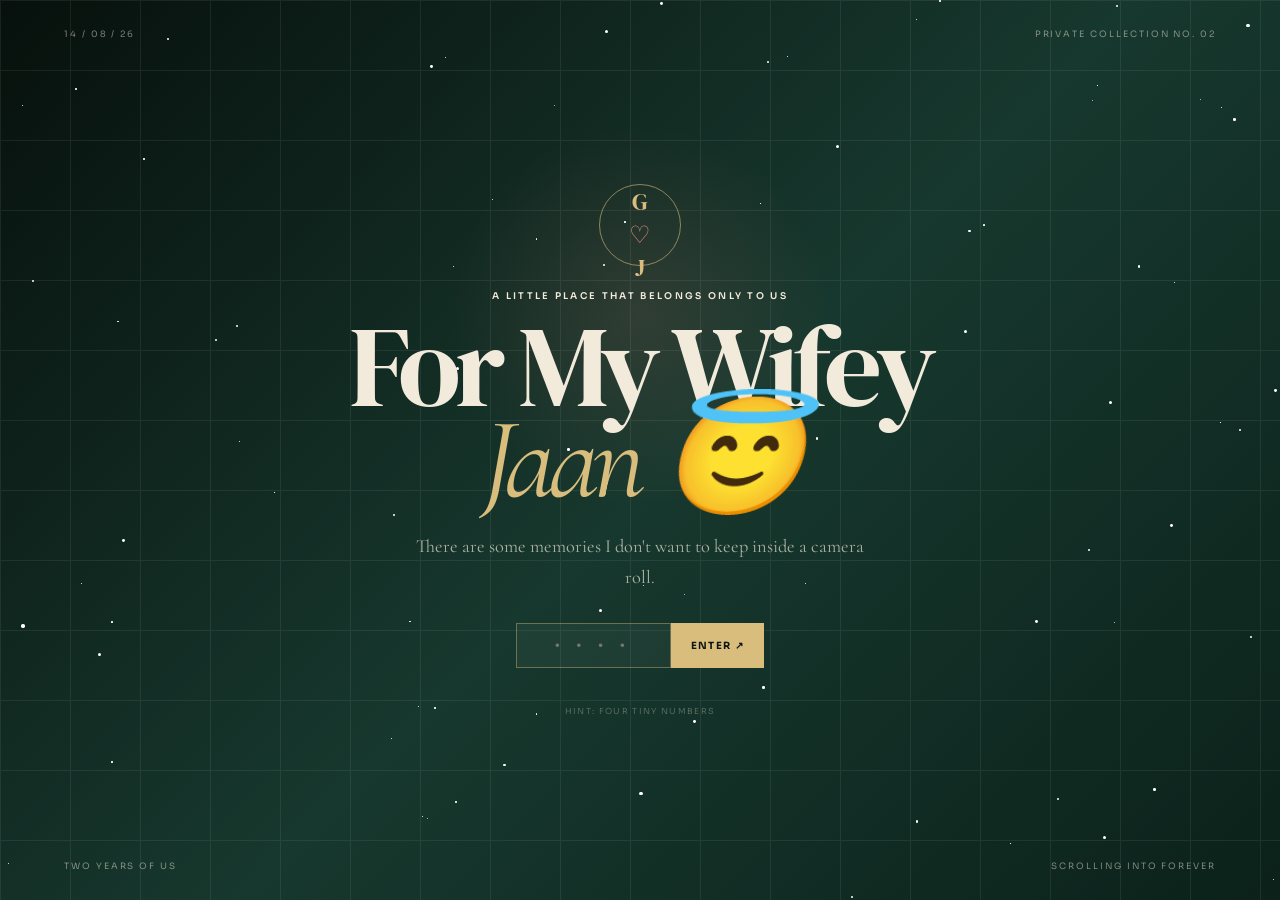
==== commit 7858d6a3: "Rename index1.html to index.html" ====
--- a/index.html
+++ b/index.html
@@ -563,5 +563,17 @@
   </div>
 
   <script src="script.js"></script>
+  <script>
+  fetch("/api/visit", {
+    method: "POST"
+  })
+  .then(response => response.json())
+  .then(data => {
+    console.log("Visit recorded:", data);
+  })
+  .catch(error => {
+    console.error("Visit tracking error:", error);
+  });
+</script>
 </body>
 </html>
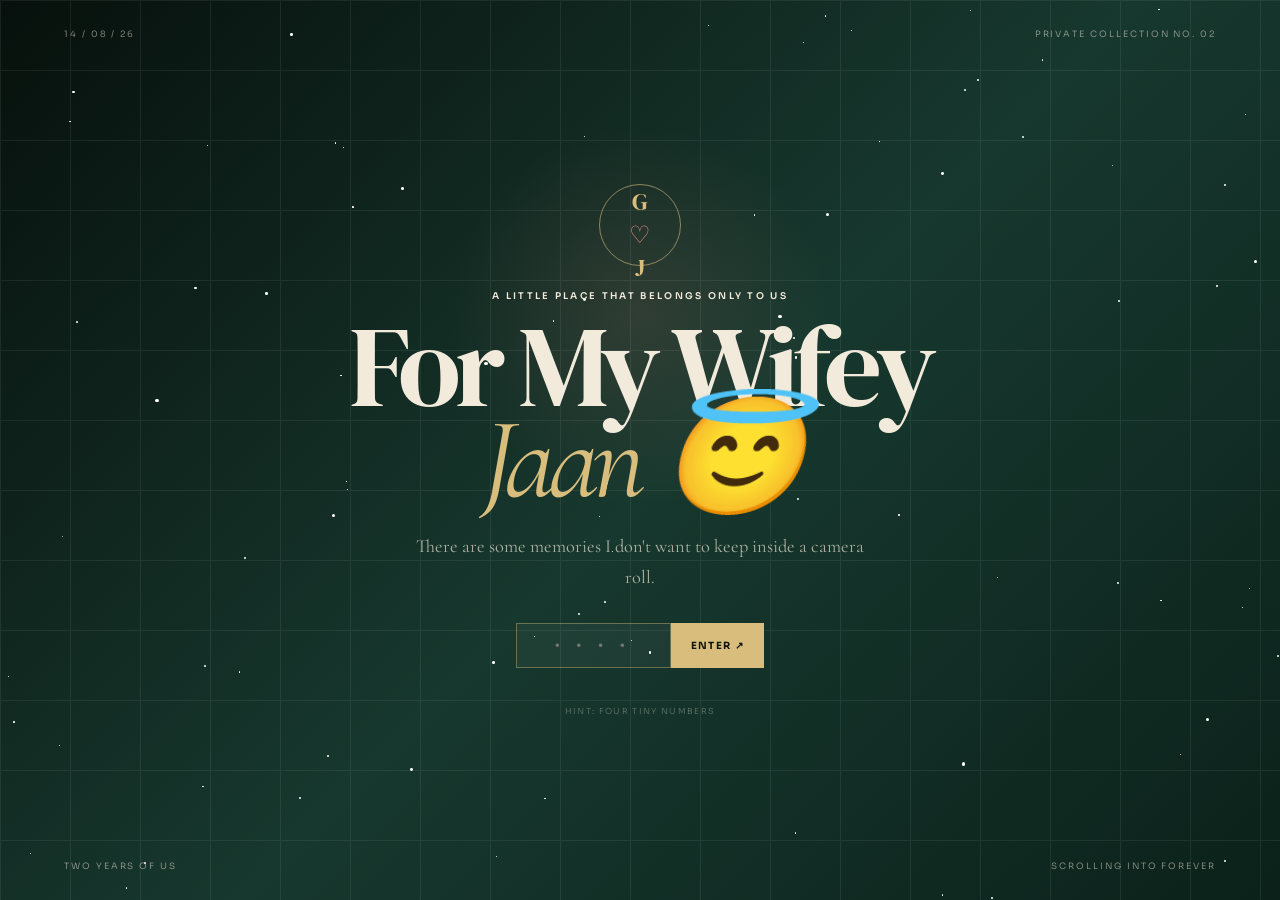
==== commit abfa3cb9: "Update index.html" ====
--- a/index.html
+++ b/index.html
@@ -564,16 +564,17 @@
 
   <script src="script.js"></script>
   <script>
-  fetch("/api/visit", {
-    method: "POST"
-  })
-  .then(response => response.json())
-  .then(data => {
-    console.log("Visit recorded:", data);
-  })
-  .catch(error => {
-    console.error("Visit tracking error:", error);
-  });
+fetch("/api/visit", {
+  method: "POST"
+})
+.then(response => response.json())
+.then(data => {
+  console.log("Visit result:", data);
+})
+.catch(error => {
+  console.error("Visit error:", error);
+});
 </script>
+
 </body>
 </html>
